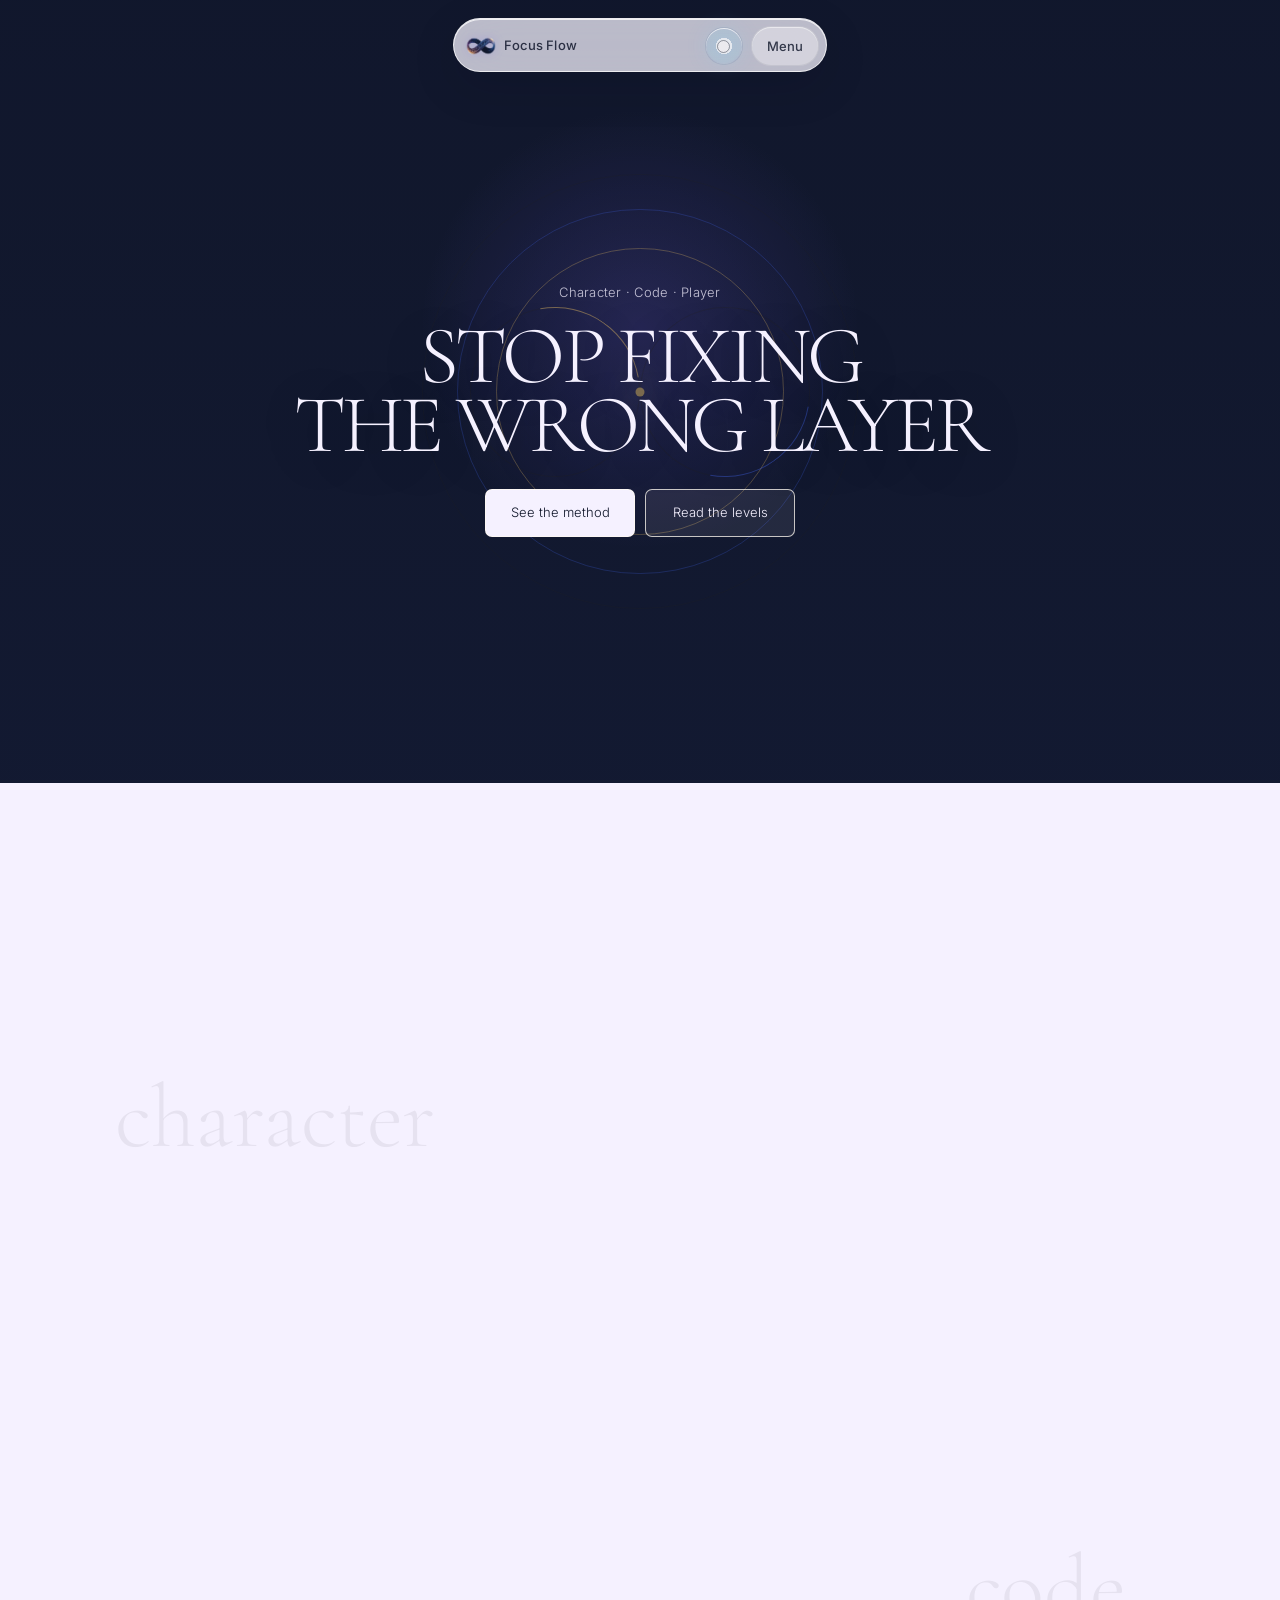
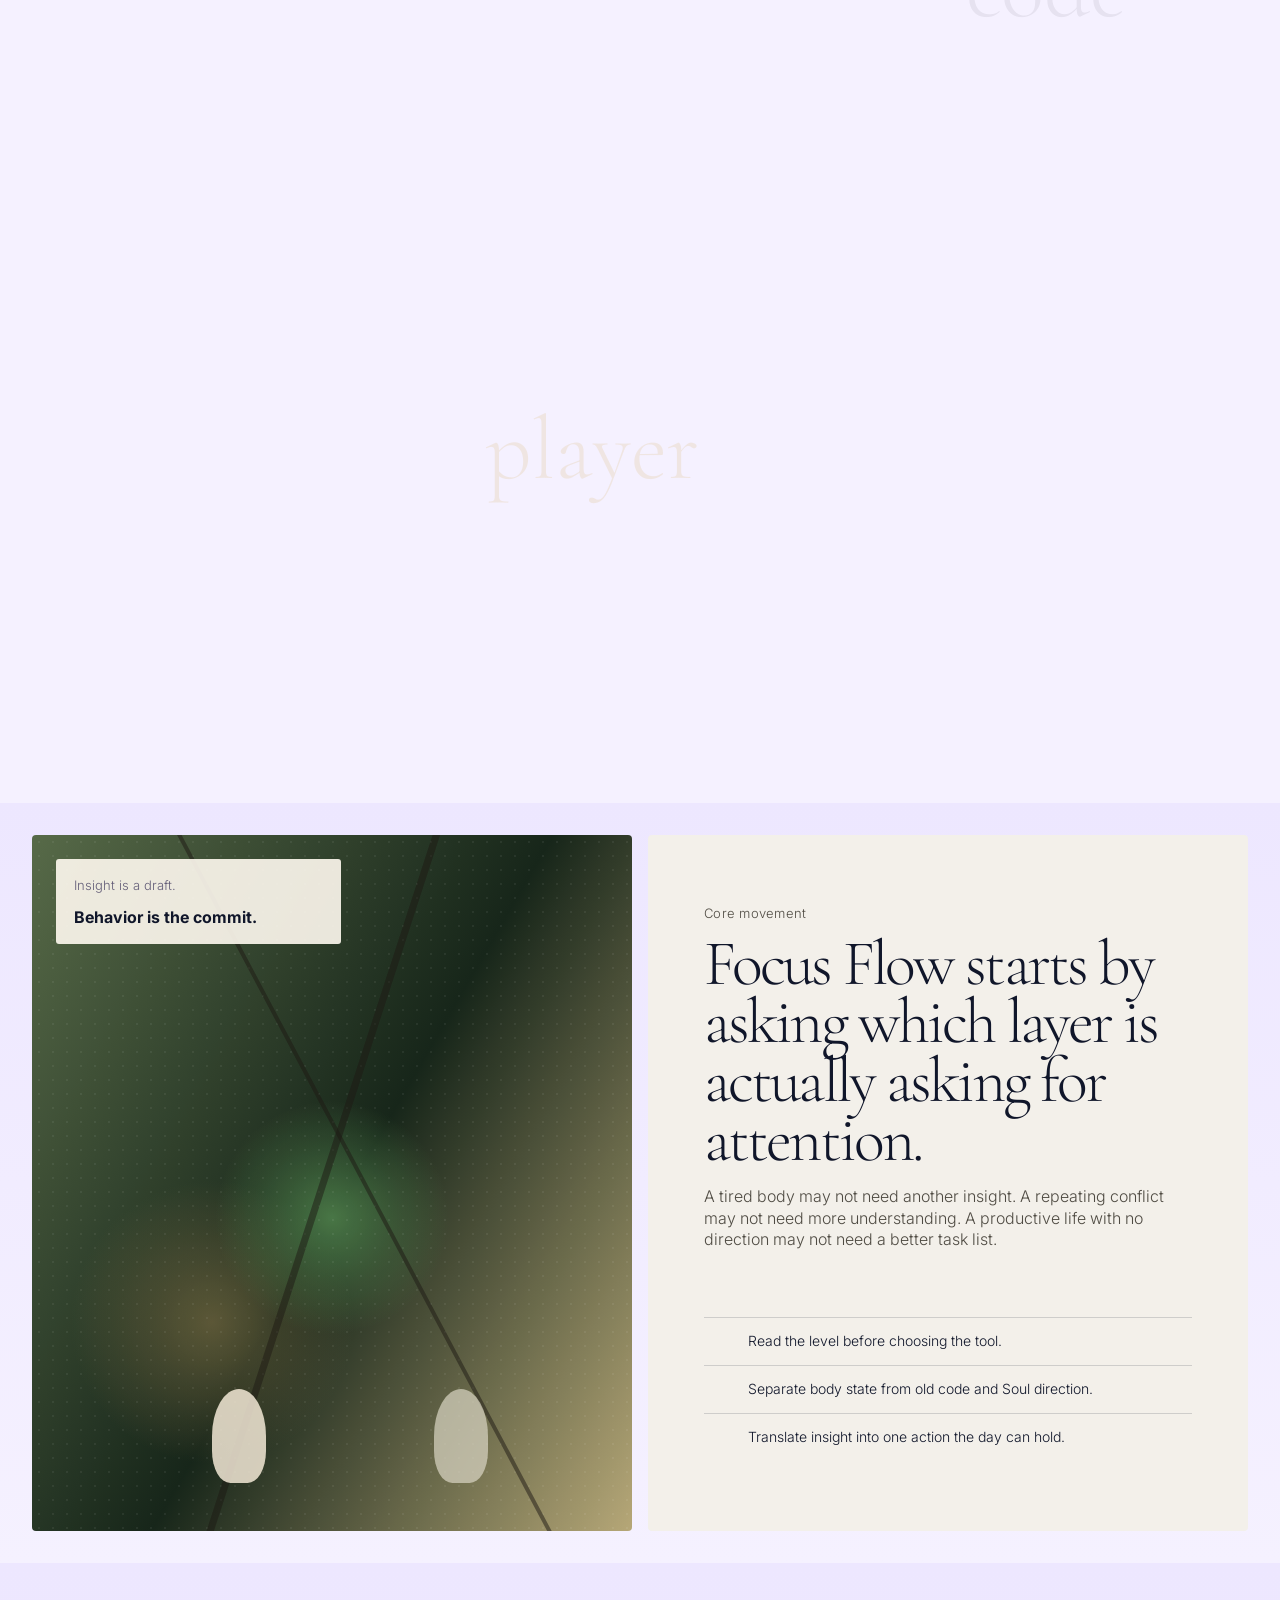
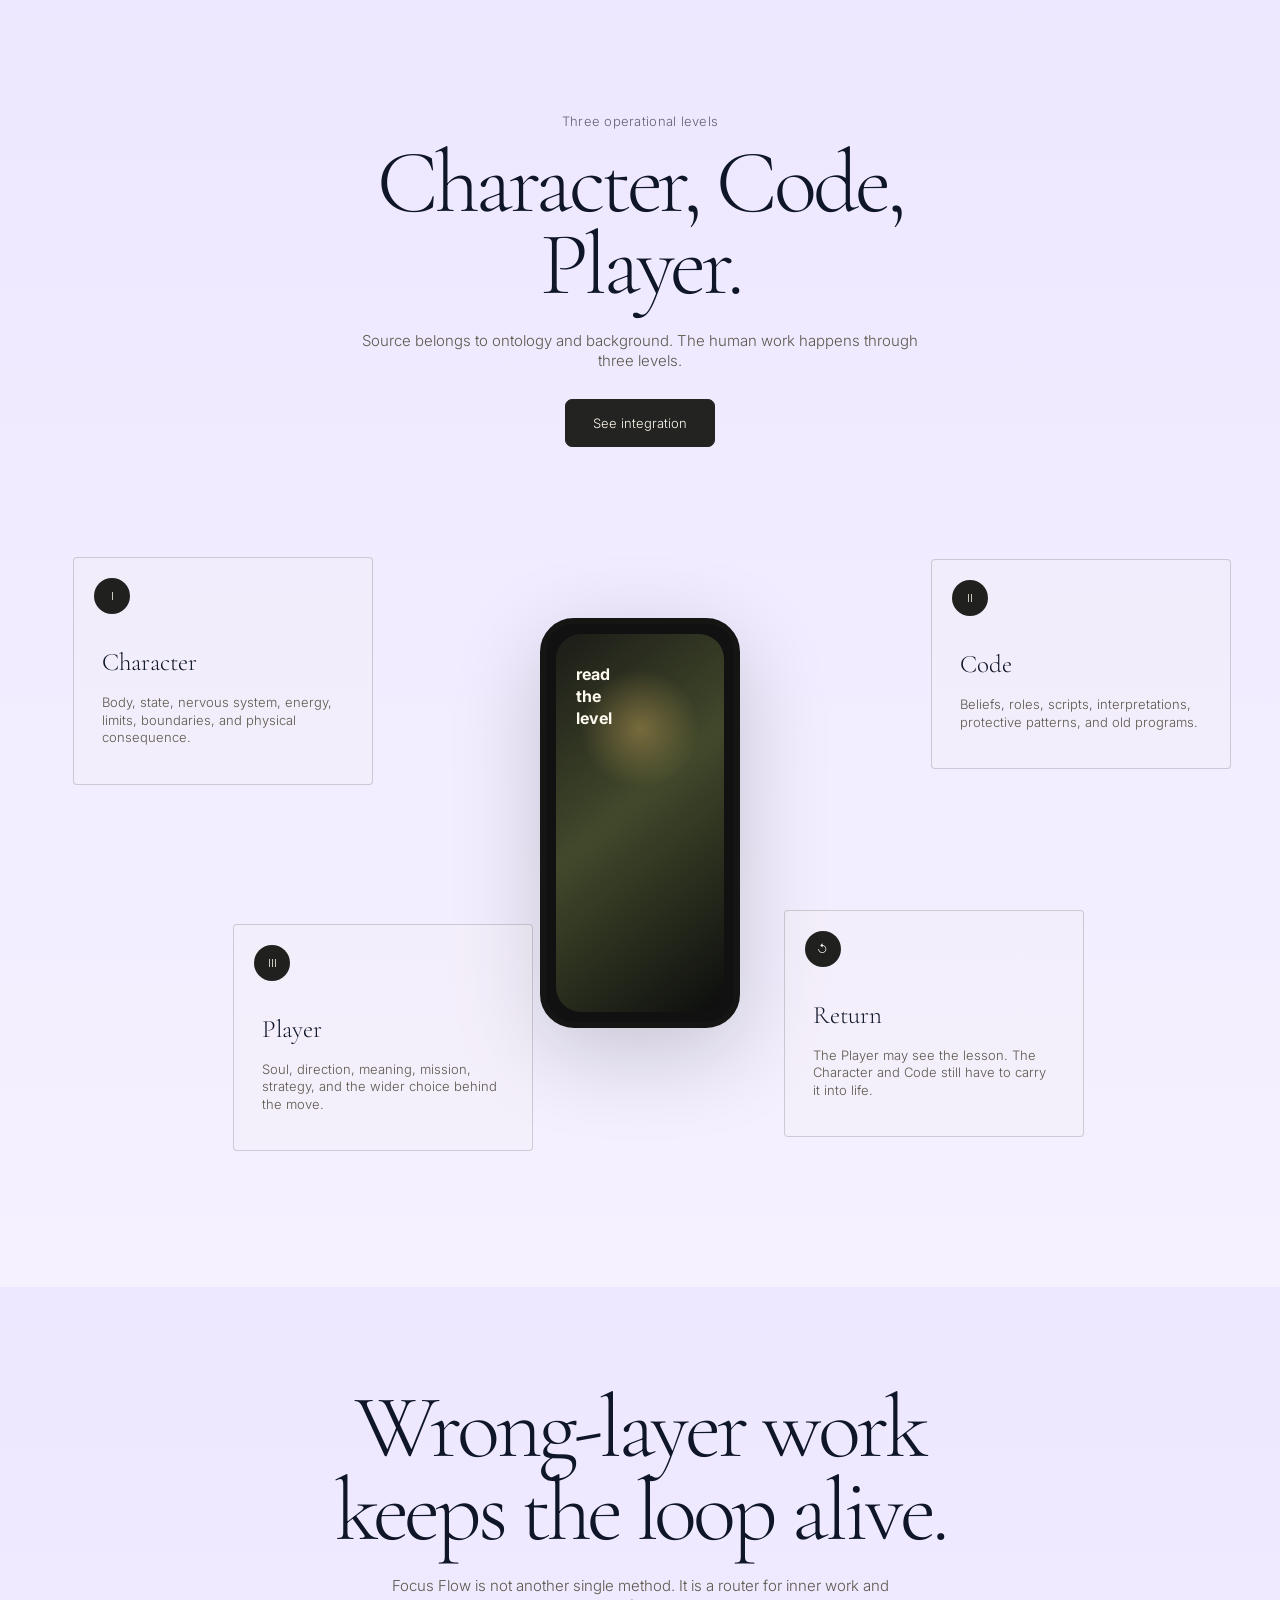
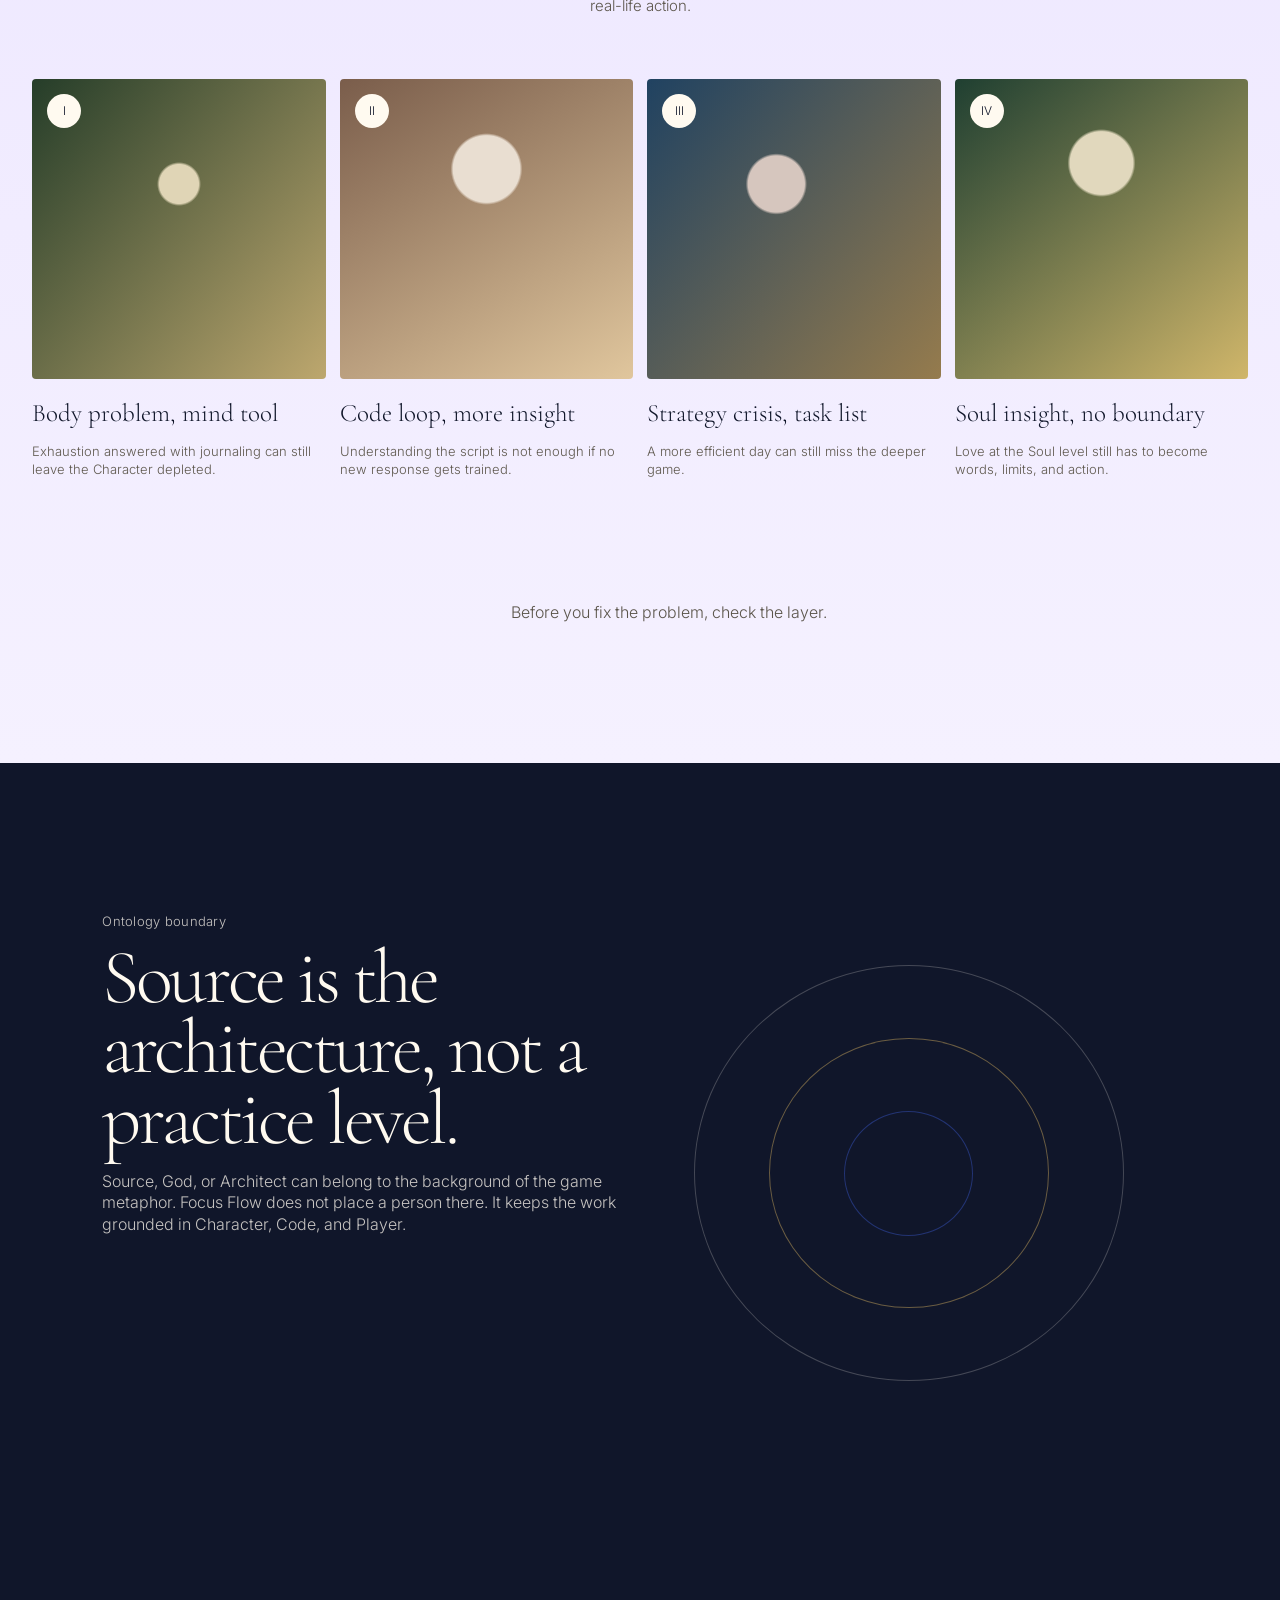
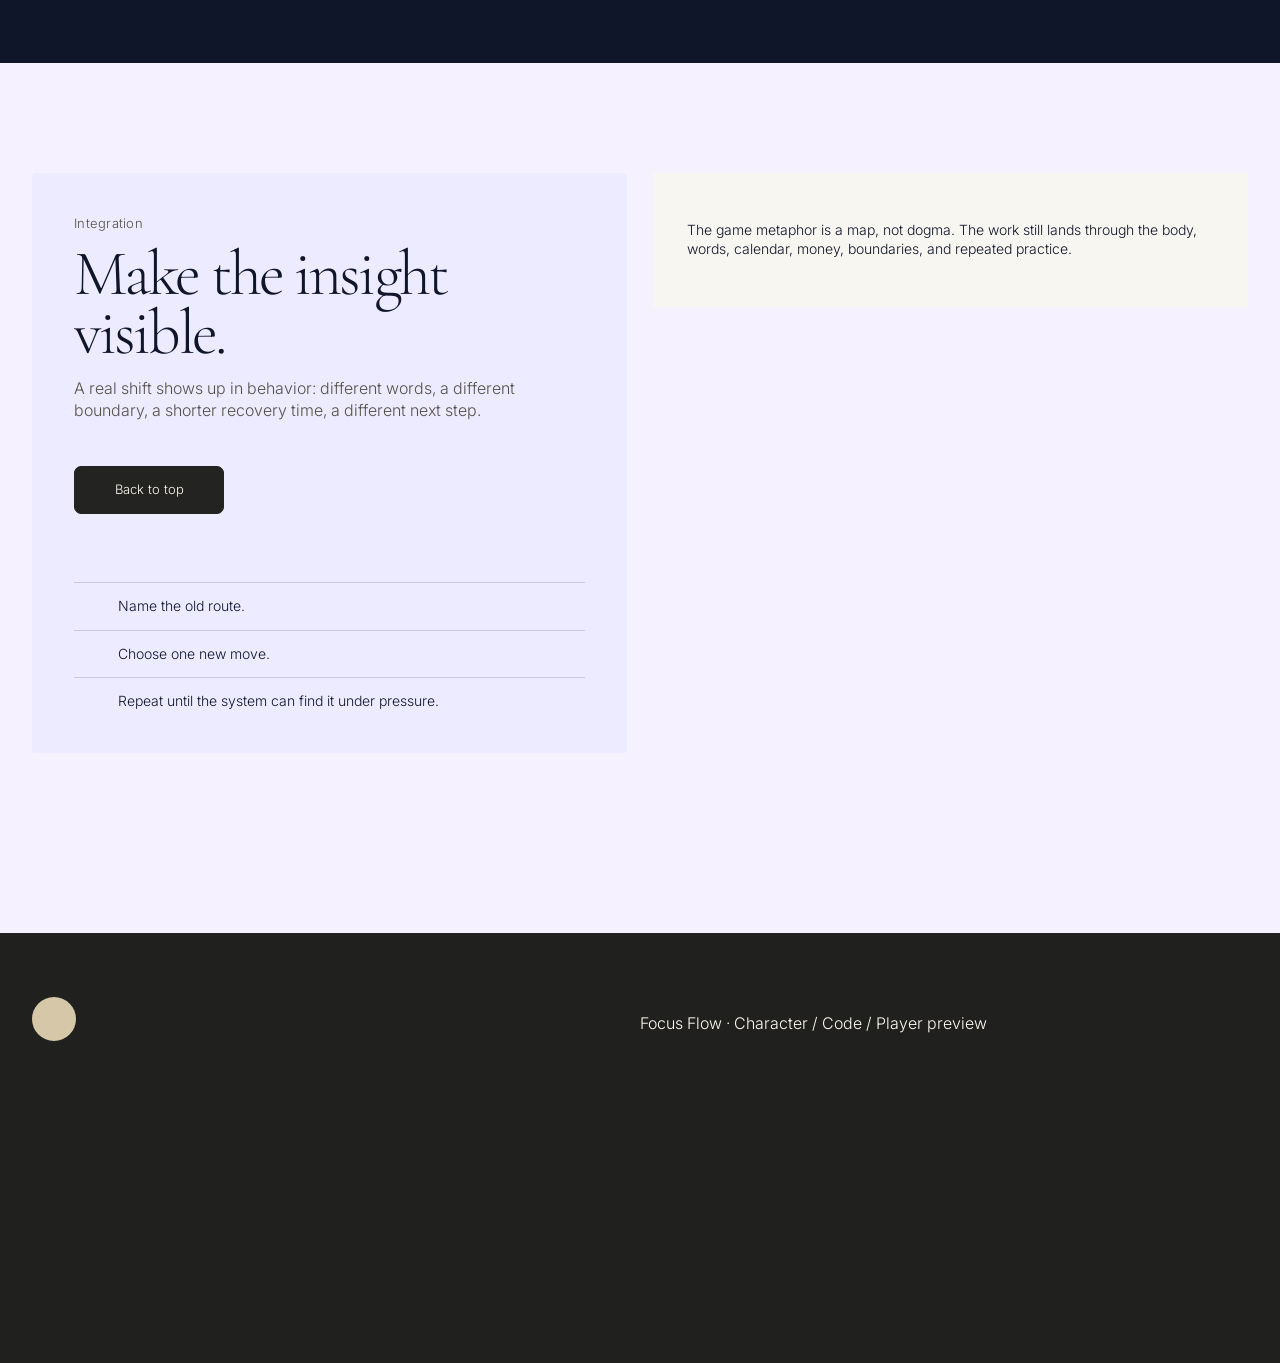
==== character-code-player.html @ 8053a502 "feat: add sacred design Character Code Player preview page" ====
<!doctype html>
<html lang="en">
<head>
  <meta charset="utf-8" />
  <meta name="viewport" content="width=device-width, initial-scale=1" />
  <title>Focus Flow — Character, Code, Player</title>
  <meta name="description" content="A Focus Flow preview page using the production sacred design with the Character, Code, Player methodology copy." />
  <link rel="preconnect" href="https://fonts.googleapis.com">
  <link rel="preconnect" href="https://fonts.gstatic.com" crossorigin>
  <link href="https://fonts.googleapis.com/css2?family=Cormorant+Garamond:wght@300;400;500&family=Inter:wght@300;400;500;600&display=swap" rel="stylesheet">
  <link rel="stylesheet" href="styles-sacred-preview.css" />
</head>
<body>
  <nav class="nav-shell" aria-label="Primary">
    <a class="brand" href="#top" aria-label="Focus Flow preview home">
      <img class="brand-logo-real" src="assets/focus-flow-logo-transparent.png" alt="Focus Flow" />
      <span>Focus Flow</span>
    </a>
    <span class="nav-orb" aria-hidden="true"><span></span></span>
    <button class="menu" type="button" aria-label="Open menu" data-menu>Menu</button>
    <div class="menu-panel" data-menu-panel>
      <a href="#method">Method</a>
      <a href="#levels">Levels</a>
      <a href="#practice">Practice</a>
      <a href="#integration">Integration</a>
    </div>
  </nav>

  <header id="top" class="hero section-gray">
    <div class="hero-art" aria-hidden="true">
      <video class="hero-video" autoplay muted loop playsinline><source src="assets/hero-placeholder.mp4" type="video/mp4"></video>
      <div class="hero-video-wash"></div>
      <canvas id="field-canvas"></canvas>
      <div class="breath-rings">
        <span></span><span></span><span></span>
      </div>
      <div class="infinity-mark">
        <i></i><i></i><b></b>
      </div>
    </div>
    <div class="hero-copy">
      <p class="kicker">Character · Code · Player</p>
      <h1>STOP FIXING<br>THE WRONG LAYER</h1>
      <div class="hero-actions">
        <a href="#method" class="btn primary">See the method</a>
        <a href="#levels" class="btn ghost">Read the levels</a>
      </div>
    </div>
  </header>

  <main>
    <section class="white-space" aria-label="breathing pause">
      <p class="float-word word-1">character</p>
      <p class="float-word word-2">code</p>
      <p class="float-word word-3">player</p>
    </section>

    <section id="method" class="study-grid section-stone">
      <article class="visual-card image-card">
        <div class="soft-photo">
          <div class="photo-noise"></div>
          <div class="tree-lines"></div>
          <div class="human-dot one"></div>
          <div class="human-dot two"></div>
        </div>
        <div class="overlay-note">
          <span>Insight is a draft.</span>
          <strong>Behavior is the commit.</strong>
        </div>
      </article>
      <article class="text-panel">
        <p class="label">Core movement</p>
        <h2>Focus Flow starts by asking which layer is actually asking for attention.</h2>
        <p>A tired body may not need another insight. A repeating conflict may not need more understanding. A productive life with no direction may not need a better task list.</p>
        <ul class="line-list">
          <li><span></span>Read the level before choosing the tool.</li>
          <li><span></span>Separate body state from old code and Soul direction.</li>
          <li><span></span>Translate insight into one action the day can hold.</li>
        </ul>
      </article>
    </section>

    <section id="levels" class="practice section-stone">
      <p class="label center">Three operational levels</p>
      <h2>Character, Code,<br>Player.</h2>
      <p class="section-intro">Source belongs to ontology and background. The human work happens through three levels.</p>
      <a href="#integration" class="btn dark">See integration</a>
      <div class="orbit-layout">
        <article class="mini-card left-top">
          <span class="mini-icon">I</span>
          <h3>Character</h3>
          <p>Body, state, nervous system, energy, limits, boundaries, and physical consequence.</p>
        </article>
        <article class="mini-card right-top">
          <span class="mini-icon">II</span>
          <h3>Code</h3>
          <p>Beliefs, roles, scripts, interpretations, protective patterns, and old programs.</p>
        </article>
        <div class="phone-ritual" aria-hidden="true">
          <div class="phone-screen">
            <span></span><span></span><span></span>
            <b>read<br>the<br>level</b>
          </div>
        </div>
        <article class="mini-card left-bottom">
          <span class="mini-icon">III</span>
          <h3>Player</h3>
          <p>Soul, direction, meaning, mission, strategy, and the wider choice behind the move.</p>
        </article>
        <article class="mini-card right-bottom">
          <span class="mini-icon">↺</span>
          <h3>Return</h3>
          <p>The Player may see the lesson. The Character and Code still have to carry it into life.</p>
        </article>
      </div>
    </section>

    <section id="practice" class="sessions section-stone">
      <h2>Wrong-layer work<br>keeps the loop alive.</h2>
      <p class="section-intro narrow">Focus Flow is not another single method. It is a router for inner work and real-life action.</p>
      <div class="session-row">
        <article class="session-card"><div class="session-image img-1"><span>I</span></div><h3>Body problem, mind tool</h3><p>Exhaustion answered with journaling can still leave the Character depleted.</p></article>
        <article class="session-card"><div class="session-image img-2"><span>II</span></div><h3>Code loop, more insight</h3><p>Understanding the script is not enough if no new response gets trained.</p></article>
        <article class="session-card"><div class="session-image img-3"><span>III</span></div><h3>Strategy crisis, task list</h3><p>A more efficient day can still miss the deeper game.</p></article>
        <article class="session-card"><div class="session-image img-4"><span>IV</span></div><h3>Soul insight, no boundary</h3><p>Love at the Soul level still has to become words, limits, and action.</p></article>
      </div>
      <p class="closing-line">Before you fix the problem, check the layer.</p>
    </section>

    <section class="deep-gray">
      <div>
        <p class="label light">Ontology boundary</p>
        <h2>Source is the architecture, not a practice level.</h2>
        <p>Source, God, or Architect can belong to the background of the game metaphor. Focus Flow does not place a person there. It keeps the work grounded in Character, Code, and Player.</p>
      </div>
      <div class="slow-axis" aria-hidden="true"><span></span><span></span><span></span></div>
    </section>

    <section id="integration" class="container-section section-ivory">
      <article class="large-card">
        <p class="label">Integration</p>
        <h2>Make the insight visible.</h2>
        <p>A real shift shows up in behavior: different words, a different boundary, a shorter recovery time, a different next step.</p>
        <a class="btn dark" href="#top">Back to top</a>
        <ul class="line-list compact">
          <li><span></span>Name the old route.</li>
          <li><span></span>Choose one new move.</li>
          <li><span></span>Repeat until the system can find it under pressure.</li>
        </ul>
      </article>
      <aside class="small-note">
        <span></span>
        <p>The game metaphor is a map, not dogma. The work still lands through the body, words, calendar, money, boundaries, and repeated practice.</p>
      </aside>
    </section>
  </main>

  <footer>
    <span class="footer-dot"></span>
    <p>Focus Flow · Character / Code / Player preview</p>
  </footer>

  <script src="script.js"></script>
</body>
</html>
---- styles-sacred-preview.css ----
:root{
  --gray:#10162A;
  --stone:#EDEBFF;
  --ivory:#F5F1FF;
  --ink:#10162A;
  --soft:#655F79;
  --line:rgba(16,22,42,.16);
  --blue:#685BFF;
  --violet:#685BFF;
  --cyan:#7EDBFF;
  --gold:#D0B05A;
  --soul:#FFF0BE;
  --dark:#060814;
  --radius:10px;
}
*{box-sizing:border-box} html{scroll-behavior:smooth} body{margin:0;background:var(--ivory);color:var(--ink);font-family:Inter,system-ui,sans-serif;font-weight:300;line-height:1.35;overflow-x:hidden}.section-gray{background:var(--gray)}.section-stone{background:linear-gradient(180deg,#EDE7FF,#F5F1FF)}.section-ivory{background:var(--ivory)}a{color:inherit;text-decoration:none}
.hero-video{position:absolute;inset:0;width:100%;height:100%;object-fit:cover;opacity:.62;filter:saturate(1.25) contrast(1.05)}
.hero-video-wash{position:absolute;inset:0;background:radial-gradient(circle at 50% 42%,rgba(123,92,255,.18),transparent 28%),linear-gradient(180deg,rgba(6,8,20,.12),rgba(6,8,20,.42));mix-blend-mode:screen}
.menu-panel{position:absolute;right:8px;top:62px;width:180px;padding:10px;background:rgba(245,241,255,.9);border:1px solid rgba(11,16,32,.14);border-radius:8px;box-shadow:0 18px 70px rgba(6,8,20,.22);backdrop-filter:blur(18px);display:none;flex-direction:column;gap:2px}
.menu-panel.open{display:flex}.menu-panel a{padding:12px 14px;border-radius:6px;font-size:13px;color:var(--ink)}.menu-panel a:hover{background:rgba(75,77,255,.09)}
.nav-shell{position:fixed;z-index:15;top:22px;left:50%;transform:translateX(-50%);width:min(380px,calc(100vw - 34px));height:54px;background:rgba(250,248,244,.82);border:1px solid rgba(37,36,32,.16);border-radius:6px;display:grid;grid-template-columns:1fr 54px auto;align-items:center;gap:8px;padding:7px 10px;backdrop-filter:blur(18px);box-shadow:0 10px 50px rgba(0,0,0,.08)}.brand{display:flex;align-items:center;gap:8px;font-family:Cormorant Garamond,serif;font-size:16px}.brand-glyph{width:28px;height:16px;position:relative}.brand-glyph:before,.brand-glyph:after{content:"";position:absolute;top:0;width:16px;height:16px;border:1.5px solid var(--violet);border-radius:50%;box-shadow:0 0 12px rgba(201,162,74,.28)}.brand-glyph:before{left:0;border-top-color:var(--gold);transform:rotate(35deg)}.brand-glyph:after{right:0;border-bottom-color:var(--blue);transform:rotate(-35deg)}.breath-toggle{width:38px;height:38px;border:0;background:transparent;display:grid;place-items:center;cursor:pointer}.breath-toggle span{width:25px;height:25px;border:1px solid var(--ink);border-radius:50%;animation:pulse 5.4s ease-in-out infinite}.menu{border:0;background:transparent;font-size:12px;font-family:Inter,sans-serif;color:var(--ink);cursor:pointer}.hero{height:87vh;min-height:620px;position:relative;display:grid;place-items:center;overflow:hidden}.hero-art{position:absolute;inset:0;display:grid;place-items:center}#field-canvas{position:absolute;inset:0;width:100%;height:100%;opacity:.28;mix-blend-mode:multiply}.breath-rings{position:absolute;width:min(34vw,440px);aspect-ratio:1;border-radius:50%;opacity:.62}.breath-rings span{position:absolute;inset:0;border:1px solid rgba(37,36,32,.34);border-radius:50%;animation:ring 8s ease-in-out infinite}.breath-rings span:nth-child(2){inset:8%;animation-delay:-2s;border-color:rgba(71,109,255,.36)}.breath-rings span:nth-child(3){inset:17%;animation-delay:-4s;border-color:rgba(215,177,96,.5)}.infinity-mark{position:absolute;width:340px;height:170px;opacity:.54;filter:drop-shadow(0 0 18px rgba(255,243,199,.35))}.infinity-mark i{position:absolute;width:170px;height:170px;border:1.2px solid rgba(37,36,32,.44);border-radius:50%;top:0}.infinity-mark i:first-child{left:0;transform:rotate(35deg);border-top-color:rgba(215,177,96,.9)}.infinity-mark i:nth-child(2){right:0;transform:rotate(-35deg);border-bottom-color:rgba(71,109,255,.65)}.infinity-mark b{position:absolute;left:50%;top:50%;width:9px;height:9px;transform:translate(-50%,-50%);background:var(--gold);border-radius:50%;box-shadow:0 0 32px var(--soul)}.hero-copy{position:relative;z-index:2;text-align:center;margin-top:38px;color:#F5F1FF;text-shadow:0 8px 50px rgba(0,0,0,.28)}.kicker,.label{text-transform:none;font-size:13px;letter-spacing:.02em;color:rgba(245,241,255,.78);margin:0 0 20px}.hero h1{font-family:Cormorant Garamond,serif;font-weight:300;font-size:clamp(44px,7vw,82px);line-height:.85;letter-spacing:-.045em;margin:0 0 28px}.hero-actions{display:flex;justify-content:center;gap:10px}.btn{display:inline-flex;align-items:center;justify-content:center;min-width:150px;height:48px;border-radius:7px;border:1px solid rgba(255,250,240,.75);font-size:13px;transition:.35s ease}.btn.primary{background:#F5F1FF;color:var(--ink)}.btn.ghost{background:rgba(245,241,255,.08);color:#F5F1FF}.btn.dark{background:#232321;color:#fffaf0;border-color:#232321}.btn.ivory{background:var(--ivory);color:var(--ink);border-color:var(--ivory)}.btn:hover{transform:translateY(-2px);filter:brightness(1.04)}.white-space{height:180vh;background:var(--ivory);position:relative}.float-word{position:absolute;font-family:Cormorant Garamond,serif;font-size:clamp(44px,7vw,94px);color:rgba(37,36,32,.065);margin:0}.word-1{top:17%;left:9%}.word-2{top:46%;right:12%}.word-3{bottom:18%;left:38%;color:rgba(215,177,96,.18)}.study-grid{padding:32px;display:grid;grid-template-columns:1fr 1fr;gap:16px;align-items:stretch}.visual-card,.text-panel{min-height:520px;border-radius:4px;position:relative;overflow:hidden}.soft-photo{position:absolute;inset:0;background:radial-gradient(circle at 50% 55%,rgba(70,130,66,.9),transparent 24%),radial-gradient(circle at 30% 70%,rgba(120,104,56,.7),transparent 22%),linear-gradient(120deg,#546b42,#152718 52%,#b9a76d);filter:saturate(.82)}.photo-noise{position:absolute;inset:0;background-image:radial-gradient(circle,rgba(255,255,255,.22) 0 1px,transparent 1.5px);background-size:14px 14px;opacity:.28}.tree-lines:before,.tree-lines:after{content:"";position:absolute;background:rgba(30,24,18,.5);width:7px;height:120%;left:48%;top:-10%;transform:rotate(18deg);border-radius:999px}.tree-lines:after{left:55%;width:4px;transform:rotate(-28deg)}.human-dot{position:absolute;bottom:48px;width:54px;height:94px;border-radius:50% 50% 34% 34%;background:rgba(245,232,210,.85)}.human-dot.one{left:30%}.human-dot.two{right:24%;background:rgba(220,214,192,.7)}.overlay-note{position:absolute;left:24px;top:24px;width:285px;background:rgba(255,250,240,.9);padding:18px 18px 16px;border-radius:3px;color:var(--ink)}.overlay-note span,.label{display:block;font-size:13px;color:var(--soft);margin-bottom:12px}.overlay-note p{font-size:13px;margin:0 0 10px}.overlay-note a{text-decoration:underline;font-size:12px}.text-panel{background:#f3f0ea;padding:70px 56px;display:flex;flex-direction:column;justify-content:center}.text-panel h2,.practice h2,.sessions h2,.deep-gray h2,.large-card h2,footer h2{font-family:Cormorant Garamond,serif;font-weight:300;letter-spacing:-.045em;line-height:.92;margin:0;color:var(--ink)}.text-panel h2{font-size:clamp(42px,5vw,72px);max-width:760px}.text-panel p{max-width:600px;color:#4f4b43}.line-list{list-style:none;padding:0;margin:50px 0 0}.line-list li{border-top:1px solid var(--line);padding:14px 0;font-size:14px}.line-list span{display:inline-block;width:44px;color:#131313}.practice{padding:150px 24px 90px;text-align:center}.label.center{color:var(--soft)}.practice h2,.sessions h2{font-size:clamp(56px,7vw,98px)}.section-intro{max-width:560px;margin:24px auto 28px;color:#5d574d;font-size:15px}.orbit-layout{position:relative;min-height:680px;margin-top:70px}.phone-ritual{position:absolute;left:50%;top:45%;transform:translate(-50%,-50%);width:200px;height:410px;border:6px solid #151514;border-radius:34px;background:#111;box-shadow:0 25px 90px rgba(0,0,0,.18)}.phone-screen{position:absolute;inset:10px;border-radius:25px;background:radial-gradient(circle at 50% 25%,rgba(215,177,96,.4),transparent 20%),linear-gradient(140deg,#1b1c17,#42492b 45%,#0c0d0d);color:#fffaf0;text-align:left;padding:30px 20px}.phone-screen span{font-size:12px;color:#e7d49a}.phone-screen h3{font-family:Cormorant Garamond,serif;font-weight:300;font-size:33px;line-height:.92;margin:60px 0 40px}.phone-screen ul{font-size:12px;line-height:1.8;padding-left:16px}.mini-card{position:absolute;width:300px;min-height:170px;text-align:left;border:1px solid rgba(37,36,32,.18);border-radius:4px;padding:42px 28px 24px;background:rgba(243,240,234,.22)}.mini-icon{position:absolute;top:20px;left:20px;width:36px;height:36px;border-radius:50%;background:#20211f;color:#fffaf0;display:grid;place-items:center;font-size:11px}.mini-card h3{font-family:Cormorant Garamond,serif;font-size:25px;font-weight:300;margin:46px 0 14px}.mini-card p{font-size:13px;color:#5d574d}.left-top{left:4%;top:40px}.right-top{right:2%;top:42px}.left-bottom{left:17%;bottom:46px}.right-bottom{right:14%;bottom:60px}.sessions{padding:100px 32px 140px;text-align:center}.sessions .narrow{max-width:520px}.session-row{display:grid;grid-template-columns:repeat(4,1fr);gap:14px;margin-top:62px;text-align:left}.session-card h3{font-family:Cormorant Garamond,serif;font-size:25px;font-weight:300;margin:18px 0 8px}.session-card p{font-size:13px;color:#5f594f}.session-image{height:300px;border-radius:4px;position:relative;overflow:hidden;background:#aaa}.session-image span{position:absolute;top:15px;left:15px;width:34px;height:34px;border-radius:50%;background:#fffaf0;display:grid;place-items:center;font-size:12px}.img-1{background:radial-gradient(circle at 50% 35%,#e0d5b6 0 8%,transparent 9%),linear-gradient(130deg,#253d29,#bda76e)}.img-2{background:radial-gradient(circle at 50% 30%,#e9ded1 0 13%,transparent 14%),linear-gradient(150deg,#7a5d4b,#e0c69d)}.img-3{background:radial-gradient(circle at 44% 35%,#d6c6be 0 11%,transparent 12%),linear-gradient(130deg,#204261,#957b4d)}.img-4{background:radial-gradient(circle at 50% 28%,#e1d8bd 0 12%,transparent 13%),linear-gradient(140deg,#1f3f31,#d0b66a)}.closing-line{max-width:640px;margin:110px 8% 0 auto;text-align:left;color:#5b554b}.deep-gray{min-height:100vh;background:var(--gray);display:grid;grid-template-columns:1fr 1fr;align-items:start;padding:150px 8%;color:#fffaf0}.deep-gray h2{color:#fffaf0;font-size:clamp(54px,6vw,90px)}.deep-gray p{color:rgba(255,250,240,.76);max-width:520px}.slow-axis{height:520px;position:relative}.slow-axis span{position:absolute;border:1px solid rgba(255,250,240,.22);border-radius:50%;inset:10%;animation:ring 9s ease-in-out infinite}.slow-axis span:nth-child(2){inset:24%;animation-delay:-3s;border-color:rgba(215,177,96,.45)}.slow-axis span:nth-child(3){inset:38%;animation-delay:-6s;border-color:rgba(71,109,255,.34)}.container-section{padding:110px 32px 180px;display:grid;grid-template-columns:1fr 1fr;gap:26px}.large-card{background:var(--stone);padding:42px 42px 28px;border-radius:4px;min-height:470px}.large-card h2{font-size:clamp(48px,5vw,78px)}.large-card p{max-width:530px;color:#565148}.large-card .btn{margin:28px 0}.compact{margin-top:40px}.small-note{background:#f8f6f1;padding:34px;align-self:start;font-size:14px}.small-note span{font-size:12px;color:var(--soft)}footer{background:#20211f;color:#fffaf0;min-height:430px;padding:64px 32px;display:grid;grid-template-columns:1fr 1fr auto;gap:40px}footer h2{font-size:clamp(52px,6vw,86px);color:#fffaf0;margin-bottom:28px}footer nav{display:flex;flex-direction:column;gap:8px;font-size:13px}.footer-dot{width:44px;height:44px;border-radius:50%;background:#d6c7a8;align-self:start}@keyframes pulse{0%,100%{transform:scale(.86);opacity:.65}50%{transform:scale(1.12);opacity:1}}@keyframes ring{0%,100%{transform:scale(.92);opacity:.42}50%{transform:scale(1.08);opacity:.92}}@media (prefers-reduced-motion:reduce){*{animation:none!important;scroll-behavior:auto!important}}@media(max-width:900px){.hero{min-height:720px}.study-grid,.deep-gray,.container-section,footer{grid-template-columns:1fr}.white-space{height:95vh}.session-row{grid-template-columns:1fr 1fr}.orbit-layout{min-height:980px}.mini-card{position:relative;inset:auto!important;margin:14px auto;width:min(330px,90vw)}.phone-ritual{position:relative;left:auto;top:auto;transform:none;margin:30px auto}.text-panel{padding:44px 26px}.deep-gray{min-height:720px}.nav-shell{top:12px}}@media(max-width:560px){.hero h1{font-size:44px}.hero-actions{flex-direction:column;align-items:center}.session-row{grid-template-columns:1fr}.study-grid{padding:14px}.practice,.sessions{padding-left:14px;padding-right:14px}.breath-rings{width:310px}.infinity-mark{width:260px}.infinity-mark i{width:130px;height:130px}.session-image{height:240px}}

/* nav-pill-logo-v1 */
.nav-shell{
  width:min(430px,calc(100vw - 28px));
  height:58px;
  top:18px;
  padding:7px 8px 7px 12px;
  border-radius:999px;
  grid-template-columns:minmax(0,1fr) 44px auto;
  gap:8px;
  background:linear-gradient(180deg,rgba(245,241,255,.82),rgba(237,235,255,.66));
  border:1px solid rgba(245,241,255,.55);
  box-shadow:0 18px 60px rgba(6,8,20,.18), inset 0 1px 0 rgba(255,255,255,.58);
  backdrop-filter:blur(22px) saturate(1.25);
  -webkit-backdrop-filter:blur(22px) saturate(1.25);
}
.brand{
  min-width:0;
  height:44px;
  display:flex;
  align-items:center;
  gap:10px;
  padding:3px 10px 3px 4px;
  border-radius:999px;
  font-family:Inter,system-ui,sans-serif;
  font-size:14px;
  font-weight:500;
  letter-spacing:.01em;
  color:rgba(16,22,42,.88);
}
.brand:hover{background:rgba(255,255,255,.32)}
.brand-glyph,.brand-logo{display:none!important}
.brand-mark{
  width:48px;
  height:30px;
  flex:0 0 auto;
  object-fit:contain;
  border-radius:999px;
  filter:drop-shadow(0 0 10px rgba(104,91,255,.22)) drop-shadow(0 0 8px rgba(208,176,90,.18));
}
.breath-toggle{
  width:42px;
  height:42px;
  border-radius:50%;
  border:1px solid rgba(16,22,42,.10);
  background:radial-gradient(circle at 50% 50%,rgba(126,219,255,.22),rgba(104,91,255,.08) 54%,rgba(255,255,255,.18));
  cursor:pointer;
}
.breath-toggle span{
  width:18px;
  height:18px;
  border-color:rgba(16,22,42,.55);
  box-shadow:0 0 18px rgba(126,219,255,.28);
}
.menu{
  height:42px;
  min-width:74px;
  padding:0 18px;
  border-radius:999px;
  border:1px solid rgba(16,22,42,.10);
  background:rgba(255,255,255,.32);
  color:rgba(16,22,42,.86);
  font-size:13px;
  font-weight:500;
  letter-spacing:.01em;
  cursor:pointer;
}
.menu:hover,.breath-toggle:hover{background:rgba(255,255,255,.48)}
.menu-panel{
  top:66px;
  right:0;
  width:190px;
  border-radius:22px;
  padding:9px;
  background:rgba(245,241,255,.88);
  border:1px solid rgba(245,241,255,.58);
  box-shadow:0 24px 70px rgba(6,8,20,.20), inset 0 1px 0 rgba(255,255,255,.62);
  backdrop-filter:blur(22px) saturate(1.2);
  -webkit-backdrop-filter:blur(22px) saturate(1.2);
}
.menu-panel a{border-radius:14px;font-size:13px;font-weight:400;color:rgba(16,22,42,.86)}
.menu-panel a:hover{background:rgba(126,219,255,.16)}
@media(max-width:560px){
  .nav-shell{width:calc(100vw - 20px);top:10px;height:56px;grid-template-columns:minmax(0,1fr) 42px auto;padding-left:9px}
  .brand{font-size:13px;gap:7px;padding-right:4px}.brand-mark{width:42px;height:27px}.menu{min-width:66px;padding:0 14px}.breath-toggle{width:40px;height:40px}
}

/* nav-clean-v2 */
.nav-shell{
  top:18px;
  width:min(436px,calc(100vw - 28px));
  height:58px;
  padding:7px 8px;
  border-radius:999px;
  grid-template-columns:minmax(0,1fr) 44px auto;
  gap:7px;
  background:rgba(246,244,255,.72);
  border:1px solid rgba(255,255,255,.62);
  box-shadow:0 18px 60px rgba(6,8,20,.16), inset 0 1px 0 rgba(255,255,255,.62);
  backdrop-filter:blur(24px) saturate(1.28);
  -webkit-backdrop-filter:blur(24px) saturate(1.28);
}
.brand{
  min-width:0;
  height:44px;
  display:flex;
  align-items:center;
  gap:9px;
  padding:2px 10px 2px 5px;
  border-radius:999px;
  font-family:Inter,system-ui,sans-serif;
  font-size:14px;
  font-weight:500;
  letter-spacing:.005em;
  color:rgba(16,22,42,.88);
}
.brand:hover{background:rgba(255,255,255,.30)}
.brand-glyph,.brand-logo,.brand-mark{display:none!important}
.brand-logo-real{
  width:54px;
  height:34px;
  object-fit:contain;
  flex:0 0 auto;
  filter:drop-shadow(0 0 10px rgba(104,91,255,.24)) drop-shadow(0 0 7px rgba(208,176,90,.18));
}
.breath-toggle{
  width:42px;
  height:42px;
  border-radius:50%;
  border:1px solid rgba(16,22,42,.09);
  background:radial-gradient(circle at 50% 50%,rgba(255,255,255,.50) 0 30%,rgba(126,219,255,.16) 31% 62%,rgba(104,91,255,.08));
  cursor:pointer;
  box-shadow:inset 0 1px 0 rgba(255,255,255,.56);
}
.breath-toggle span{
  width:17px;
  height:17px;
  border:1px solid rgba(16,22,42,.48);
  box-shadow:0 0 16px rgba(126,219,255,.28);
}
.menu{
  height:42px;
  min-width:82px;
  padding:0 18px;
  border-radius:999px;
  border:1px solid rgba(16,22,42,.09);
  background:rgba(255,255,255,.34);
  color:rgba(16,22,42,.86);
  font-size:13px;
  font-weight:500;
  letter-spacing:.005em;
  cursor:pointer;
  box-shadow:inset 0 1px 0 rgba(255,255,255,.50);
}
.menu:hover,.breath-toggle:hover{background:rgba(255,255,255,.50)}
.menu-panel{
  top:66px;
  right:0;
  width:196px;
  border-radius:22px;
  padding:9px;
  background:rgba(246,244,255,.90);
  border:1px solid rgba(255,255,255,.62);
  box-shadow:0 24px 70px rgba(6,8,20,.20), inset 0 1px 0 rgba(255,255,255,.62);
  backdrop-filter:blur(24px) saturate(1.2);
  -webkit-backdrop-filter:blur(24px) saturate(1.2);
}
.menu-panel a{border-radius:14px;font-size:13px;font-weight:400;color:rgba(16,22,42,.86)}
.menu-panel a:hover{background:rgba(126,219,255,.16)}
@media(max-width:560px){
  .nav-shell{width:calc(100vw - 20px);top:10px;height:56px;grid-template-columns:minmax(0,1fr) 42px auto;padding:7px 7px}
  .brand{font-size:13px;gap:7px;padding-right:4px}.brand-logo-real{width:46px;height:30px}.menu{min-width:74px;padding:0 13px}.breath-toggle{width:40px;height:40px}
}

/* nav-frequency-tune-v1 */
.nav-shell{
  width:min(392px,calc(100vw - 28px));
  height:54px;
  top:18px;
  padding:6px 7px 6px 10px;
  border-radius:999px;
  grid-template-columns:minmax(0,1fr) 42px auto;
  gap:6px;
  background:rgba(247,245,255,.70);
  border:1px solid rgba(255,255,255,.68);
  box-shadow:0 16px 54px rgba(6,8,20,.14), inset 0 1px 0 rgba(255,255,255,.72);
  backdrop-filter:blur(26px) saturate(1.22);
  -webkit-backdrop-filter:blur(26px) saturate(1.22);
}
.brand{height:42px;gap:7px;padding:2px 7px 2px 2px;font-size:13px;font-weight:500;color:rgba(16,22,42,.84)}
.brand-logo-real{width:38px;height:25px;object-fit:contain;filter:drop-shadow(0 0 7px rgba(104,91,255,.20)) drop-shadow(0 0 5px rgba(208,176,90,.13))}
.breath-toggle{width:40px;height:40px;border-radius:50%;background:radial-gradient(circle,rgba(255,255,255,.58) 0 34%,rgba(126,219,255,.14) 35% 63%,rgba(104,91,255,.07));border:1px solid rgba(16,22,42,.08)}
.breath-toggle span{width:15px;height:15px;border-color:rgba(16,22,42,.44)}
.menu{height:40px;min-width:68px;padding:0 15px;border-radius:999px;background:rgba(255,255,255,.34);border:1px solid rgba(16,22,42,.08);font-size:13px;color:rgba(16,22,42,.82)}
.menu-panel{top:62px;right:0;border-radius:20px;background:rgba(247,245,255,.88)}
@media(max-width:560px){.nav-shell{width:calc(100vw - 20px);height:54px;top:10px}.brand-logo-real{width:35px;height:23px}.brand{font-size:13px}.menu{min-width:64px;padding:0 13px}}

/* nav-redteam-fix-v1 */
.nav-shell{
  width:min(374px,calc(100vw - 28px));
  height:54px;
  grid-template-columns:minmax(0,1fr) 40px auto;
  padding:6px 7px 6px 9px;
  background:rgba(247,245,255,.74);
  border:1px solid rgba(255,255,255,.72);
  box-shadow:0 14px 46px rgba(6,8,20,.13), inset 0 1px 0 rgba(255,255,255,.78);
}
.brand{height:42px;gap:7px;padding:2px 7px 2px 2px;font-size:13px;color:rgba(16,22,42,.84)}
.brand-logo-real{width:32px;height:22px;object-fit:contain;filter:drop-shadow(0 0 5px rgba(104,91,255,.18))}
.breath-toggle{display:none!important}
.nav-orb{width:38px;height:38px;border-radius:50%;display:grid;place-items:center;background:radial-gradient(circle,rgba(255,255,255,.70) 0 31%,rgba(126,219,255,.16) 32% 62%,rgba(104,91,255,.06));border:1px solid rgba(16,22,42,.075);box-shadow:inset 0 1px 0 rgba(255,255,255,.70),0 0 20px rgba(126,219,255,.16)}
.nav-orb span{width:13px;height:13px;border-radius:50%;border:1px solid rgba(16,22,42,.42);box-shadow:0 0 12px rgba(126,219,255,.22)}
.menu{height:40px;min-width:66px;padding:0 15px;border-radius:999px;background:rgba(255,255,255,.36);border:1px solid rgba(16,22,42,.075);font-size:13px;color:rgba(16,22,42,.82)}
@media(max-width:560px){.nav-shell{width:calc(100vw - 20px);grid-template-columns:minmax(0,1fr) 38px auto}.brand-logo-real{width:30px;height:21px}.nav-orb{width:36px;height:36px}.menu{min-width:62px;padding:0 13px}}
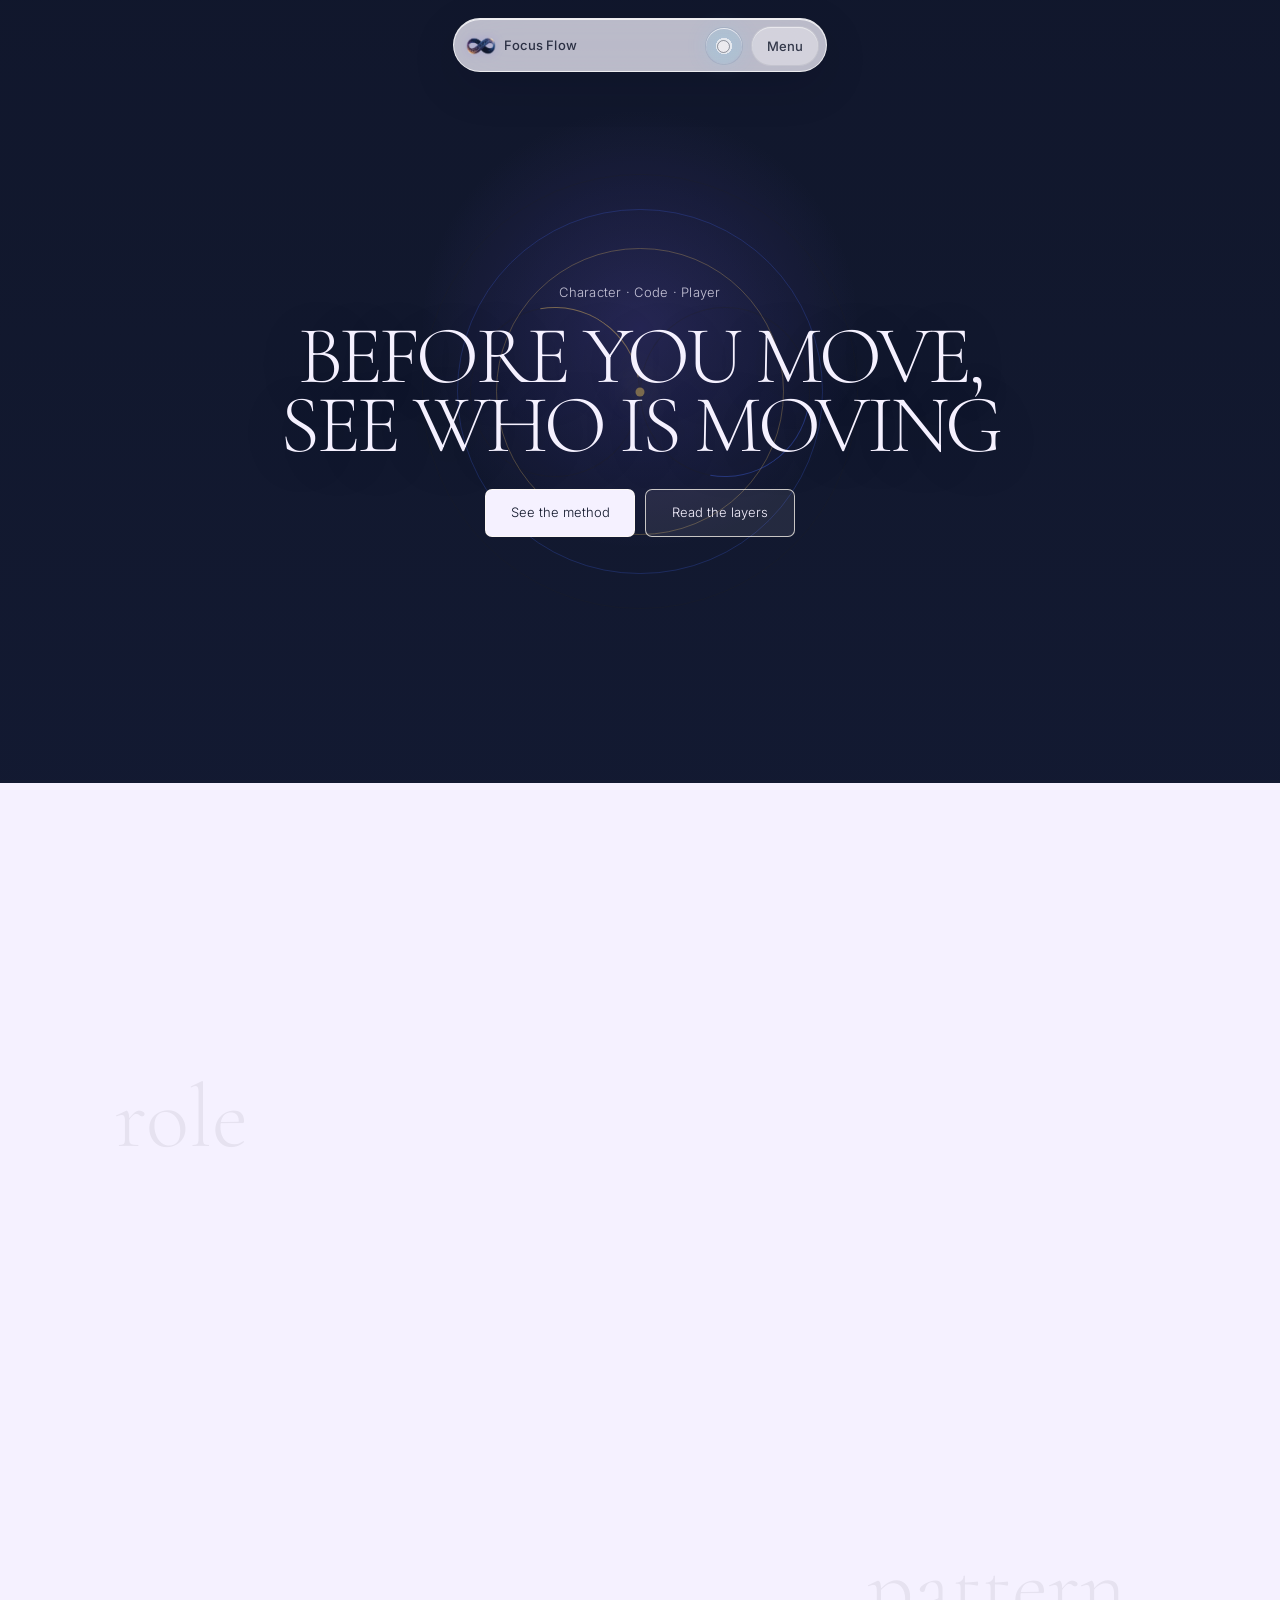
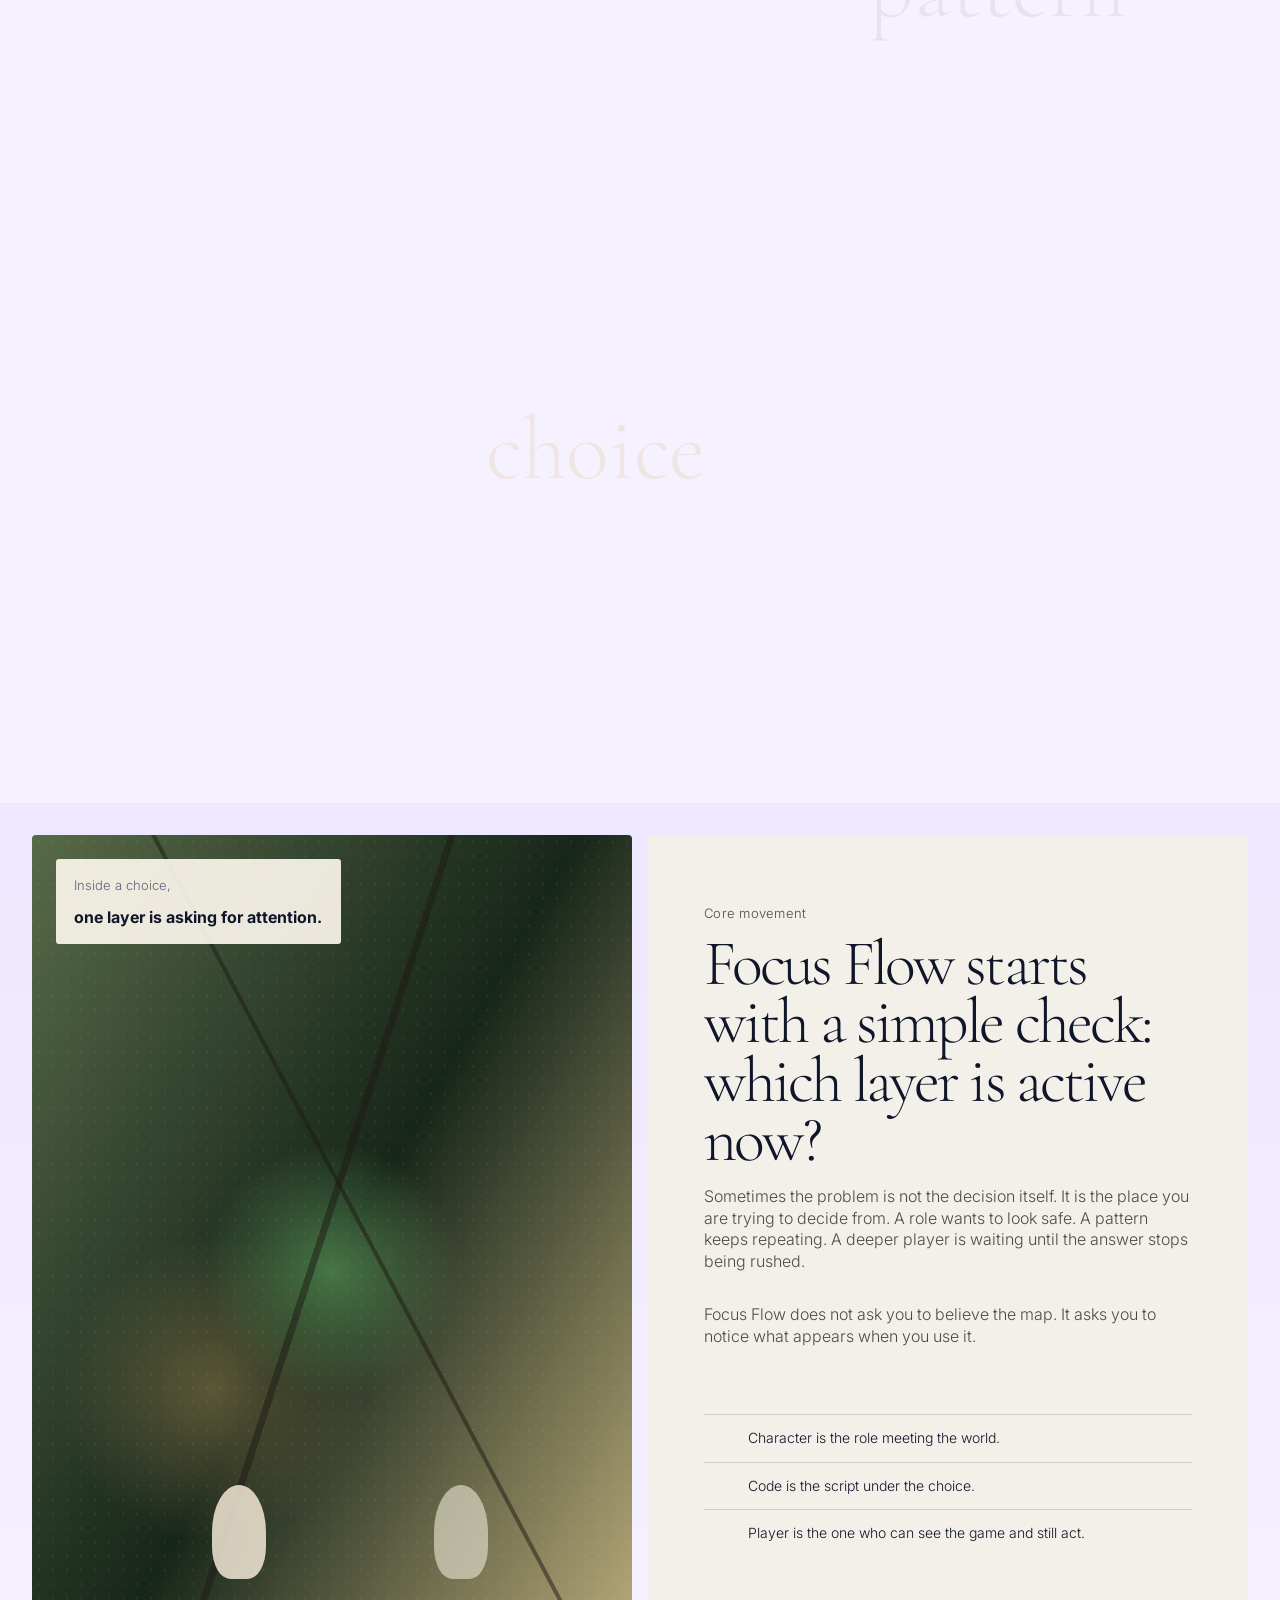
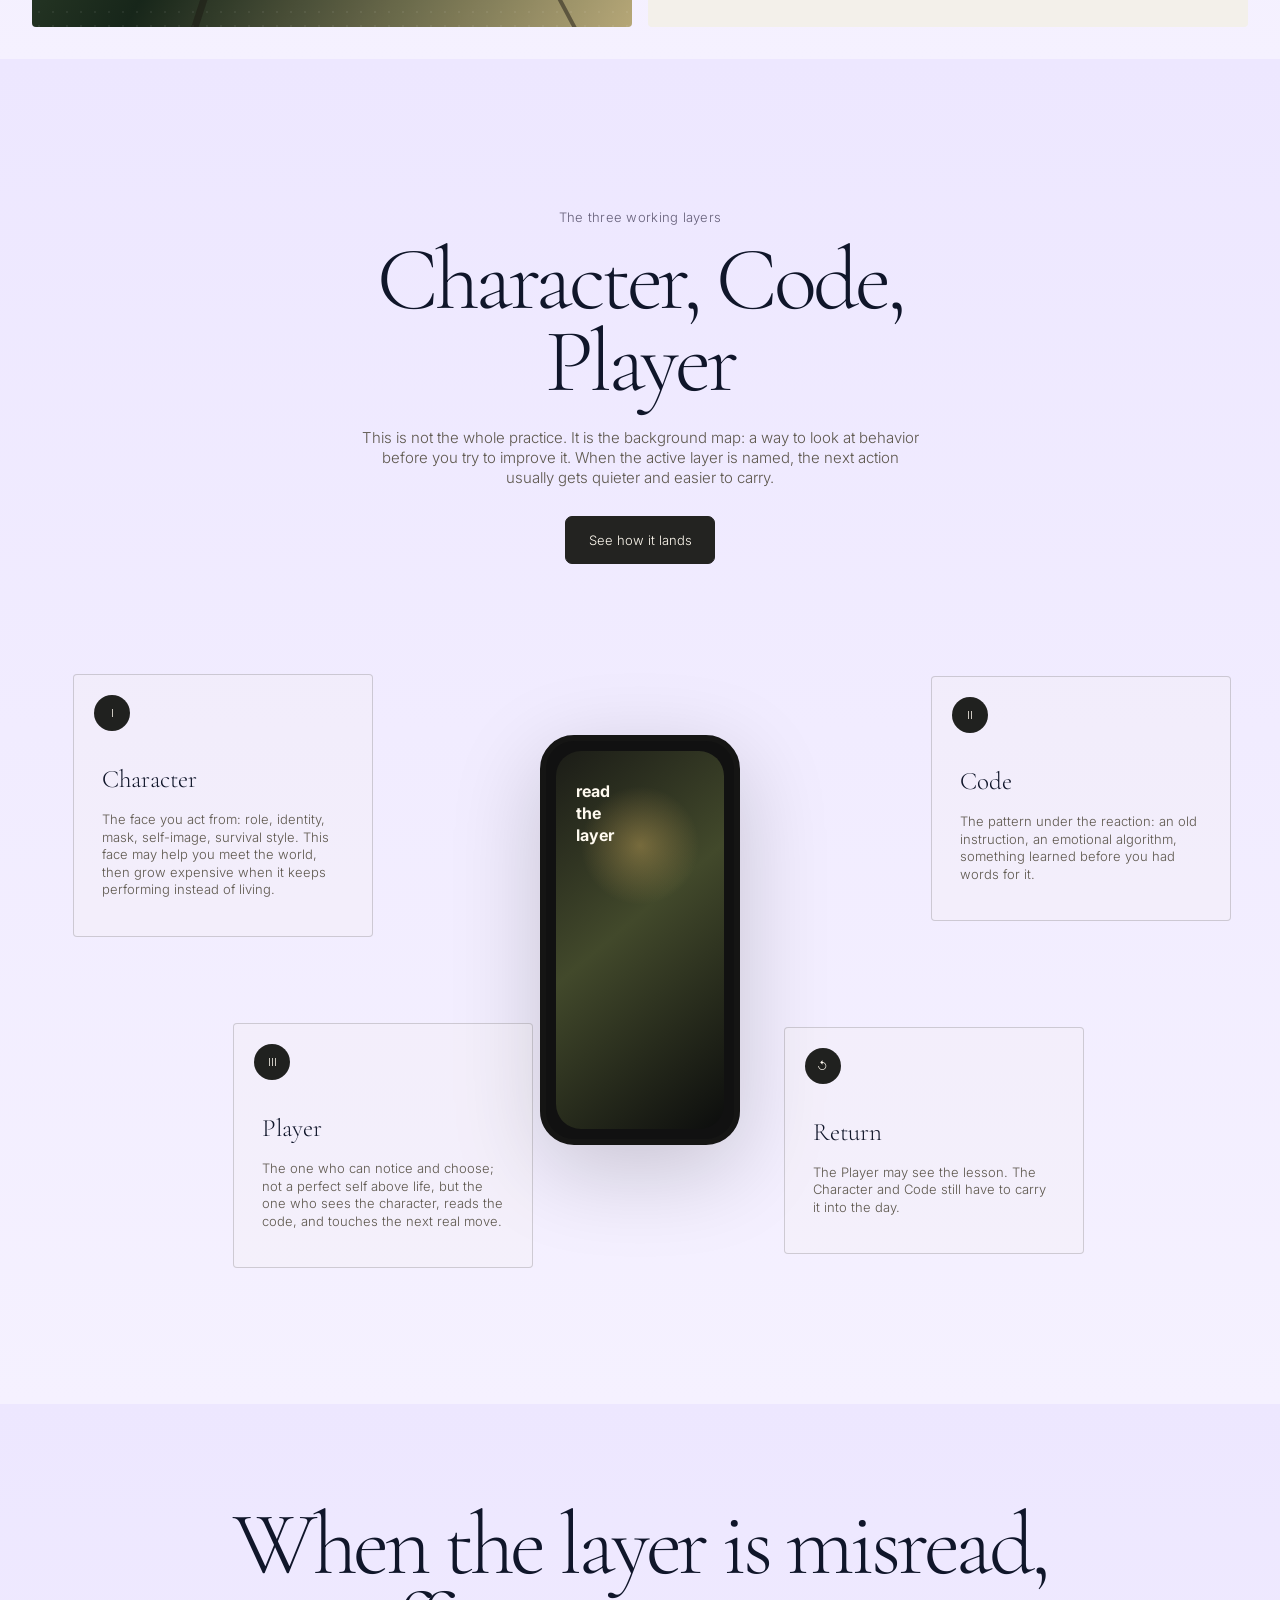
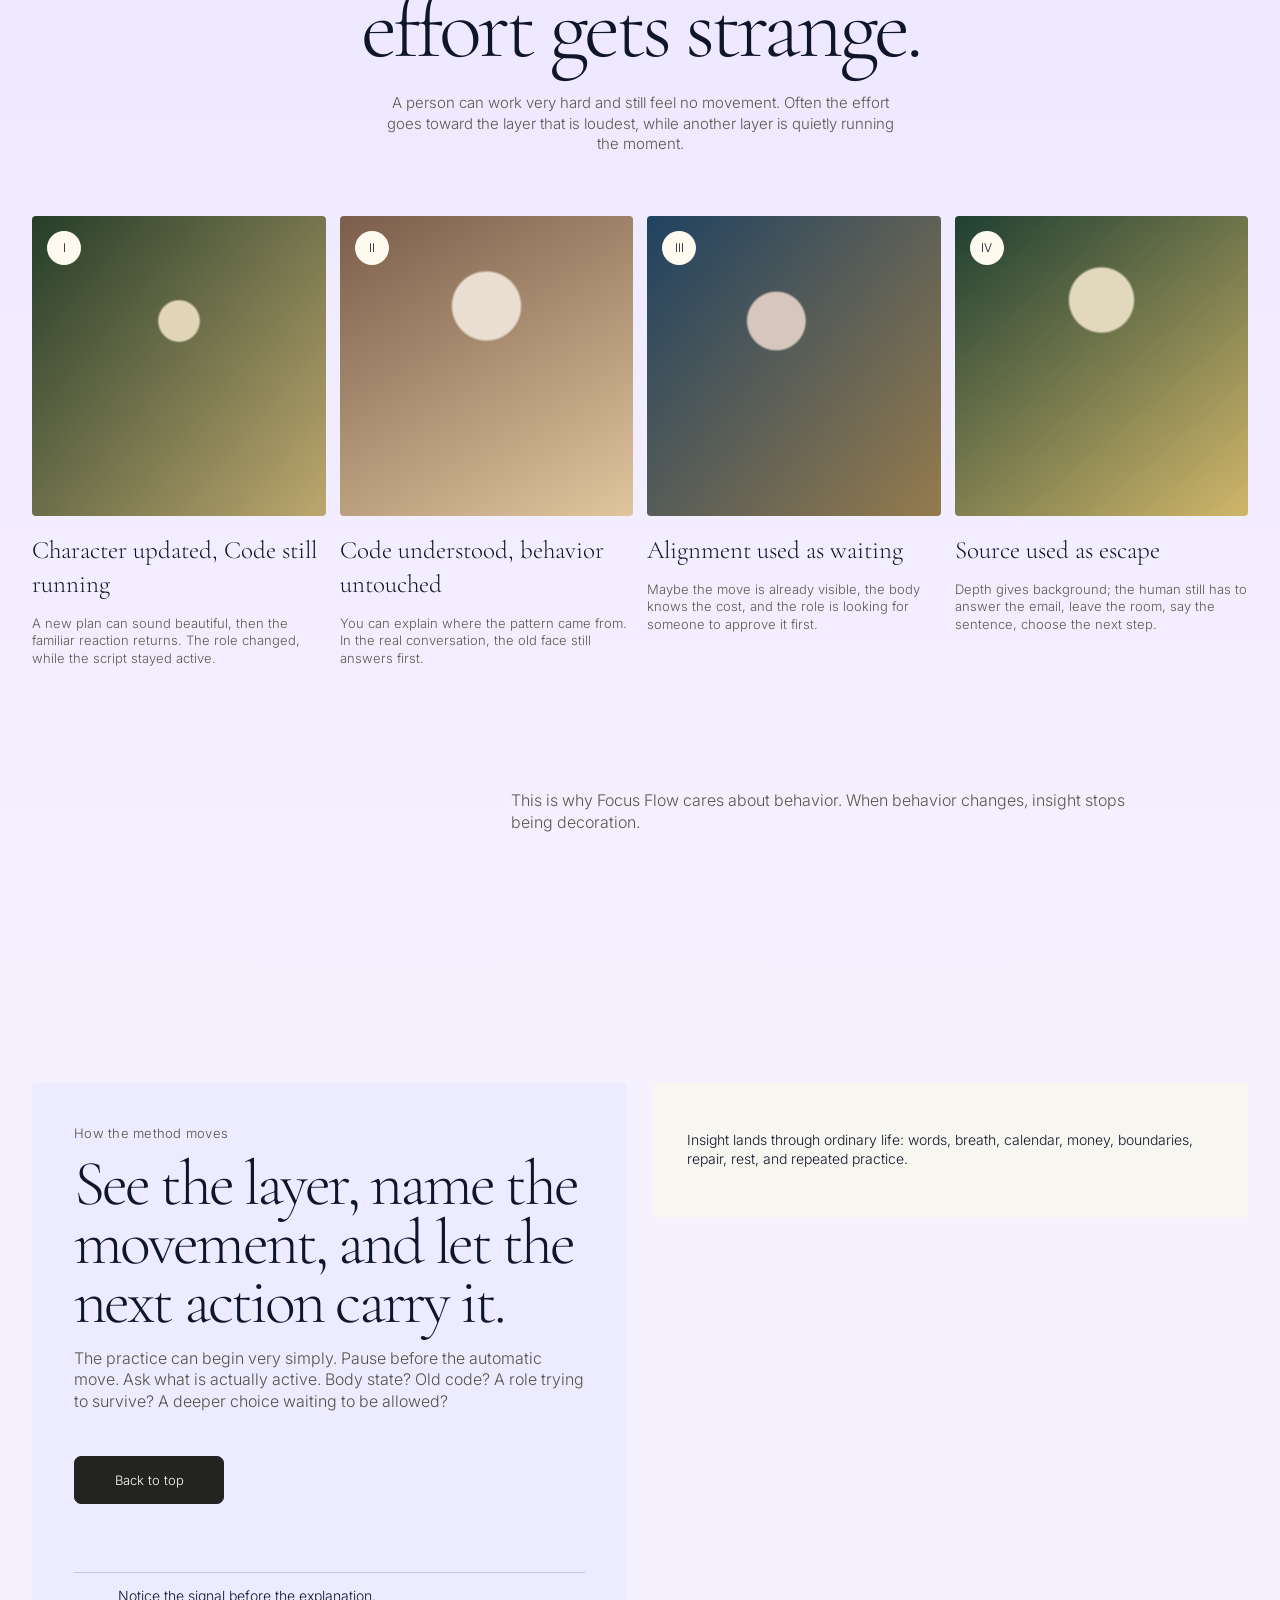
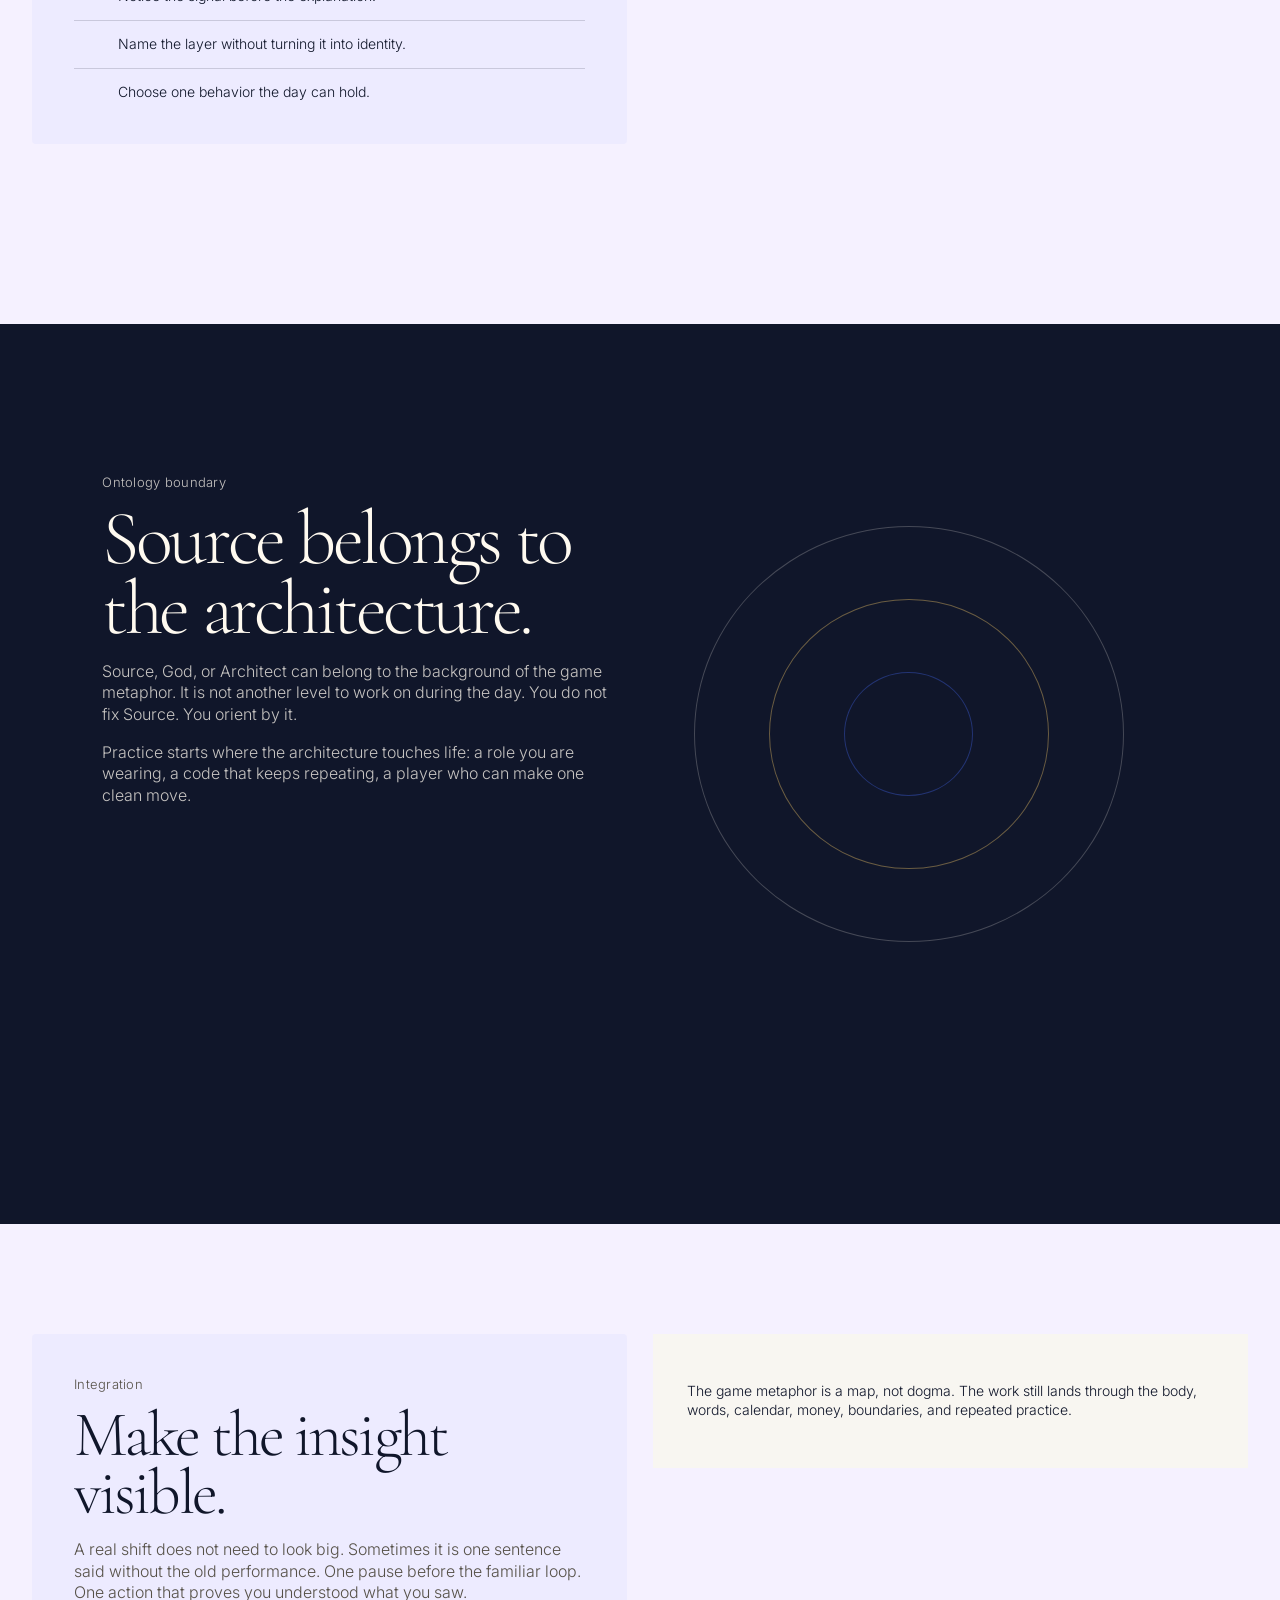
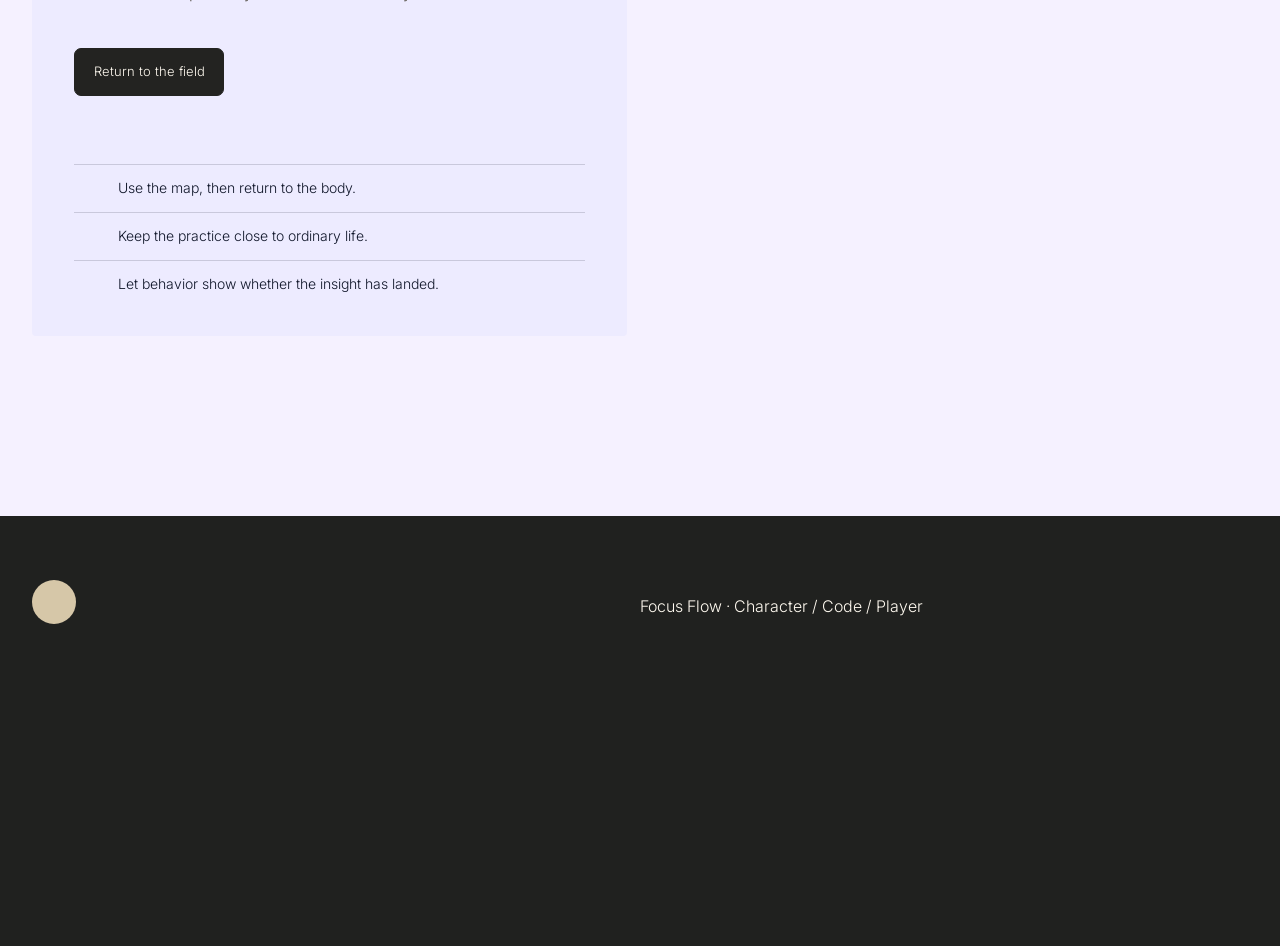
==== commit 02813384: "feat: complete sacred Character Code Player preview copy" ====
--- a/character-code-player.html
+++ b/character-code-player.html
@@ -3,8 +3,8 @@
 <head>
   <meta charset="utf-8" />
   <meta name="viewport" content="width=device-width, initial-scale=1" />
-  <title>Focus Flow — Character, Code, Player</title>
-  <meta name="description" content="A Focus Flow preview page using the production sacred design with the Character, Code, Player methodology copy." />
+  <title>Focus Flow — Before You Move, See Who Is Moving</title>
+  <meta name="description" content="A Focus Flow methodology preview on the sacred production design: Character, Code, Player, and the practice of making insight visible in behavior." />
   <link rel="preconnect" href="https://fonts.googleapis.com">
   <link rel="preconnect" href="https://fonts.gstatic.com" crossorigin>
   <link href="https://fonts.googleapis.com/css2?family=Cormorant+Garamond:wght@300;400;500&family=Inter:wght@300;400;500;600&display=swap" rel="stylesheet">
@@ -20,9 +20,10 @@
     <button class="menu" type="button" aria-label="Open menu" data-menu>Menu</button>
     <div class="menu-panel" data-menu-panel>
       <a href="#method">Method</a>
-      <a href="#levels">Levels</a>
+      <a href="#levels">Layers</a>
+      <a href="#misread">Misread</a>
       <a href="#practice">Practice</a>
-      <a href="#integration">Integration</a>
+      <a href="#source">Source</a>
     </div>
   </nav>
 
@@ -40,19 +41,19 @@
     </div>
     <div class="hero-copy">
       <p class="kicker">Character · Code · Player</p>
-      <h1>STOP FIXING<br>THE WRONG LAYER</h1>
+      <h1>BEFORE YOU MOVE,<br>SEE WHO IS MOVING</h1>
       <div class="hero-actions">
         <a href="#method" class="btn primary">See the method</a>
-        <a href="#levels" class="btn ghost">Read the levels</a>
+        <a href="#levels" class="btn ghost">Read the layers</a>
       </div>
     </div>
   </header>
 
   <main>
     <section class="white-space" aria-label="breathing pause">
-      <p class="float-word word-1">character</p>
-      <p class="float-word word-2">code</p>
-      <p class="float-word word-3">player</p>
+      <p class="float-word word-1">role</p>
+      <p class="float-word word-2">pattern</p>
+      <p class="float-word word-3">choice</p>
     </section>
 
     <section id="method" class="study-grid section-stone">
@@ -64,74 +65,94 @@
           <div class="human-dot two"></div>
         </div>
         <div class="overlay-note">
-          <span>Insight is a draft.</span>
-          <strong>Behavior is the commit.</strong>
+          <span>Inside a choice,</span>
+          <strong>one layer is asking for attention.</strong>
         </div>
       </article>
       <article class="text-panel">
         <p class="label">Core movement</p>
-        <h2>Focus Flow starts by asking which layer is actually asking for attention.</h2>
-        <p>A tired body may not need another insight. A repeating conflict may not need more understanding. A productive life with no direction may not need a better task list.</p>
+        <h2>Focus Flow starts with a simple check: which layer is active now?</h2>
+        <p>Sometimes the problem is not the decision itself. It is the place you are trying to decide from. A role wants to look safe. A pattern keeps repeating. A deeper player is waiting until the answer stops being rushed.</p>
+        <p>Focus Flow does not ask you to believe the map. It asks you to notice what appears when you use it.</p>
         <ul class="line-list">
-          <li><span></span>Read the level before choosing the tool.</li>
-          <li><span></span>Separate body state from old code and Soul direction.</li>
-          <li><span></span>Translate insight into one action the day can hold.</li>
+          <li><span></span>Character is the role meeting the world.</li>
+          <li><span></span>Code is the script under the choice.</li>
+          <li><span></span>Player is the one who can see the game and still act.</li>
         </ul>
       </article>
     </section>
 
     <section id="levels" class="practice section-stone">
-      <p class="label center">Three operational levels</p>
-      <h2>Character, Code,<br>Player.</h2>
-      <p class="section-intro">Source belongs to ontology and background. The human work happens through three levels.</p>
-      <a href="#integration" class="btn dark">See integration</a>
+      <p class="label center">The three working layers</p>
+      <h2>Character, Code,<br>Player</h2>
+      <p class="section-intro">This is not the whole practice. It is the background map: a way to look at behavior before you try to improve it. When the active layer is named, the next action usually gets quieter and easier to carry.</p>
+      <a href="#practice" class="btn dark">See how it lands</a>
       <div class="orbit-layout">
         <article class="mini-card left-top">
           <span class="mini-icon">I</span>
           <h3>Character</h3>
-          <p>Body, state, nervous system, energy, limits, boundaries, and physical consequence.</p>
+          <p>The face you act from: role, identity, mask, self-image, survival style. This face may help you meet the world, then grow expensive when it keeps performing instead of living.</p>
         </article>
         <article class="mini-card right-top">
           <span class="mini-icon">II</span>
           <h3>Code</h3>
-          <p>Beliefs, roles, scripts, interpretations, protective patterns, and old programs.</p>
+          <p>The pattern under the reaction: an old instruction, an emotional algorithm, something learned before you had words for it.</p>
         </article>
         <div class="phone-ritual" aria-hidden="true">
           <div class="phone-screen">
             <span></span><span></span><span></span>
-            <b>read<br>the<br>level</b>
+            <b>read<br>the<br>layer</b>
           </div>
         </div>
         <article class="mini-card left-bottom">
           <span class="mini-icon">III</span>
           <h3>Player</h3>
-          <p>Soul, direction, meaning, mission, strategy, and the wider choice behind the move.</p>
+          <p>The one who can notice and choose; not a perfect self above life, but the one who sees the character, reads the code, and touches the next real move.</p>
         </article>
         <article class="mini-card right-bottom">
           <span class="mini-icon">↺</span>
           <h3>Return</h3>
-          <p>The Player may see the lesson. The Character and Code still have to carry it into life.</p>
+          <p>The Player may see the lesson. The Character and Code still have to carry it into the day.</p>
         </article>
       </div>
     </section>
 
-    <section id="practice" class="sessions section-stone">
-      <h2>Wrong-layer work<br>keeps the loop alive.</h2>
-      <p class="section-intro narrow">Focus Flow is not another single method. It is a router for inner work and real-life action.</p>
+    <section id="misread" class="sessions section-stone">
+      <h2>When the layer is misread,<br>effort gets strange.</h2>
+      <p class="section-intro narrow">A person can work very hard and still feel no movement. Often the effort goes toward the layer that is loudest, while another layer is quietly running the moment.</p>
       <div class="session-row">
-        <article class="session-card"><div class="session-image img-1"><span>I</span></div><h3>Body problem, mind tool</h3><p>Exhaustion answered with journaling can still leave the Character depleted.</p></article>
-        <article class="session-card"><div class="session-image img-2"><span>II</span></div><h3>Code loop, more insight</h3><p>Understanding the script is not enough if no new response gets trained.</p></article>
-        <article class="session-card"><div class="session-image img-3"><span>III</span></div><h3>Strategy crisis, task list</h3><p>A more efficient day can still miss the deeper game.</p></article>
-        <article class="session-card"><div class="session-image img-4"><span>IV</span></div><h3>Soul insight, no boundary</h3><p>Love at the Soul level still has to become words, limits, and action.</p></article>
+        <article class="session-card"><div class="session-image img-1"><span>I</span></div><h3>Character updated, Code still running</h3><p>A new plan can sound beautiful, then the familiar reaction returns. The role changed, while the script stayed active.</p></article>
+        <article class="session-card"><div class="session-image img-2"><span>II</span></div><h3>Code understood, behavior untouched</h3><p>You can explain where the pattern came from. In the real conversation, the old face still answers first.</p></article>
+        <article class="session-card"><div class="session-image img-3"><span>III</span></div><h3>Alignment used as waiting</h3><p>Maybe the move is already visible, the body knows the cost, and the role is looking for someone to approve it first.</p></article>
+        <article class="session-card"><div class="session-image img-4"><span>IV</span></div><h3>Source used as escape</h3><p>Depth gives background; the human still has to answer the email, leave the room, say the sentence, choose the next step.</p></article>
       </div>
-      <p class="closing-line">Before you fix the problem, check the layer.</p>
+      <p class="closing-line">This is why Focus Flow cares about behavior. When behavior changes, insight stops being decoration.</p>
     </section>
 
-    <section class="deep-gray">
+    <section id="practice" class="container-section section-ivory">
+      <article class="large-card">
+        <p class="label">How the method moves</p>
+        <h2>See the layer, name the movement, and let the next action carry it.</h2>
+        <p>The practice can begin very simply. Pause before the automatic move. Ask what is actually active. Body state? Old code? A role trying to survive? A deeper choice waiting to be allowed?</p>
+        <a class="btn dark" href="#top">Back to top</a>
+        <ul class="line-list compact">
+          <li><span></span>Notice the signal before the explanation.</li>
+          <li><span></span>Name the layer without turning it into identity.</li>
+          <li><span></span>Choose one behavior the day can hold.</li>
+        </ul>
+      </article>
+      <aside class="small-note">
+        <span></span>
+        <p>Insight lands through ordinary life: words, breath, calendar, money, boundaries, repair, rest, and repeated practice.</p>
+      </aside>
+    </section>
+
+    <section id="source" class="deep-gray">
       <div>
         <p class="label light">Ontology boundary</p>
-        <h2>Source is the architecture, not a practice level.</h2>
-        <p>Source, God, or Architect can belong to the background of the game metaphor. Focus Flow does not place a person there. It keeps the work grounded in Character, Code, and Player.</p>
+        <h2>Source belongs to the architecture.</h2>
+        <p>Source, God, or Architect can belong to the background of the game metaphor. It is not another level to work on during the day. You do not fix Source. You orient by it.</p>
+        <p>Practice starts where the architecture touches life: a role you are wearing, a code that keeps repeating, a player who can make one clean move.</p>
       </div>
       <div class="slow-axis" aria-hidden="true"><span></span><span></span><span></span></div>
     </section>
@@ -140,12 +161,12 @@
       <article class="large-card">
         <p class="label">Integration</p>
         <h2>Make the insight visible.</h2>
-        <p>A real shift shows up in behavior: different words, a different boundary, a shorter recovery time, a different next step.</p>
-        <a class="btn dark" href="#top">Back to top</a>
+        <p>A real shift does not need to look big. Sometimes it is one sentence said without the old performance. One pause before the familiar loop. One action that proves you understood what you saw.</p>
+        <a class="btn dark" href="#top">Return to the field</a>
         <ul class="line-list compact">
-          <li><span></span>Name the old route.</li>
-          <li><span></span>Choose one new move.</li>
-          <li><span></span>Repeat until the system can find it under pressure.</li>
+          <li><span></span>Use the map, then return to the body.</li>
+          <li><span></span>Keep the practice close to ordinary life.</li>
+          <li><span></span>Let behavior show whether the insight has landed.</li>
         </ul>
       </article>
       <aside class="small-note">
@@ -157,7 +178,7 @@
 
   <footer>
     <span class="footer-dot"></span>
-    <p>Focus Flow · Character / Code / Player preview</p>
+    <p>Focus Flow · Character / Code / Player</p>
   </footer>
 
   <script src="script.js"></script>
